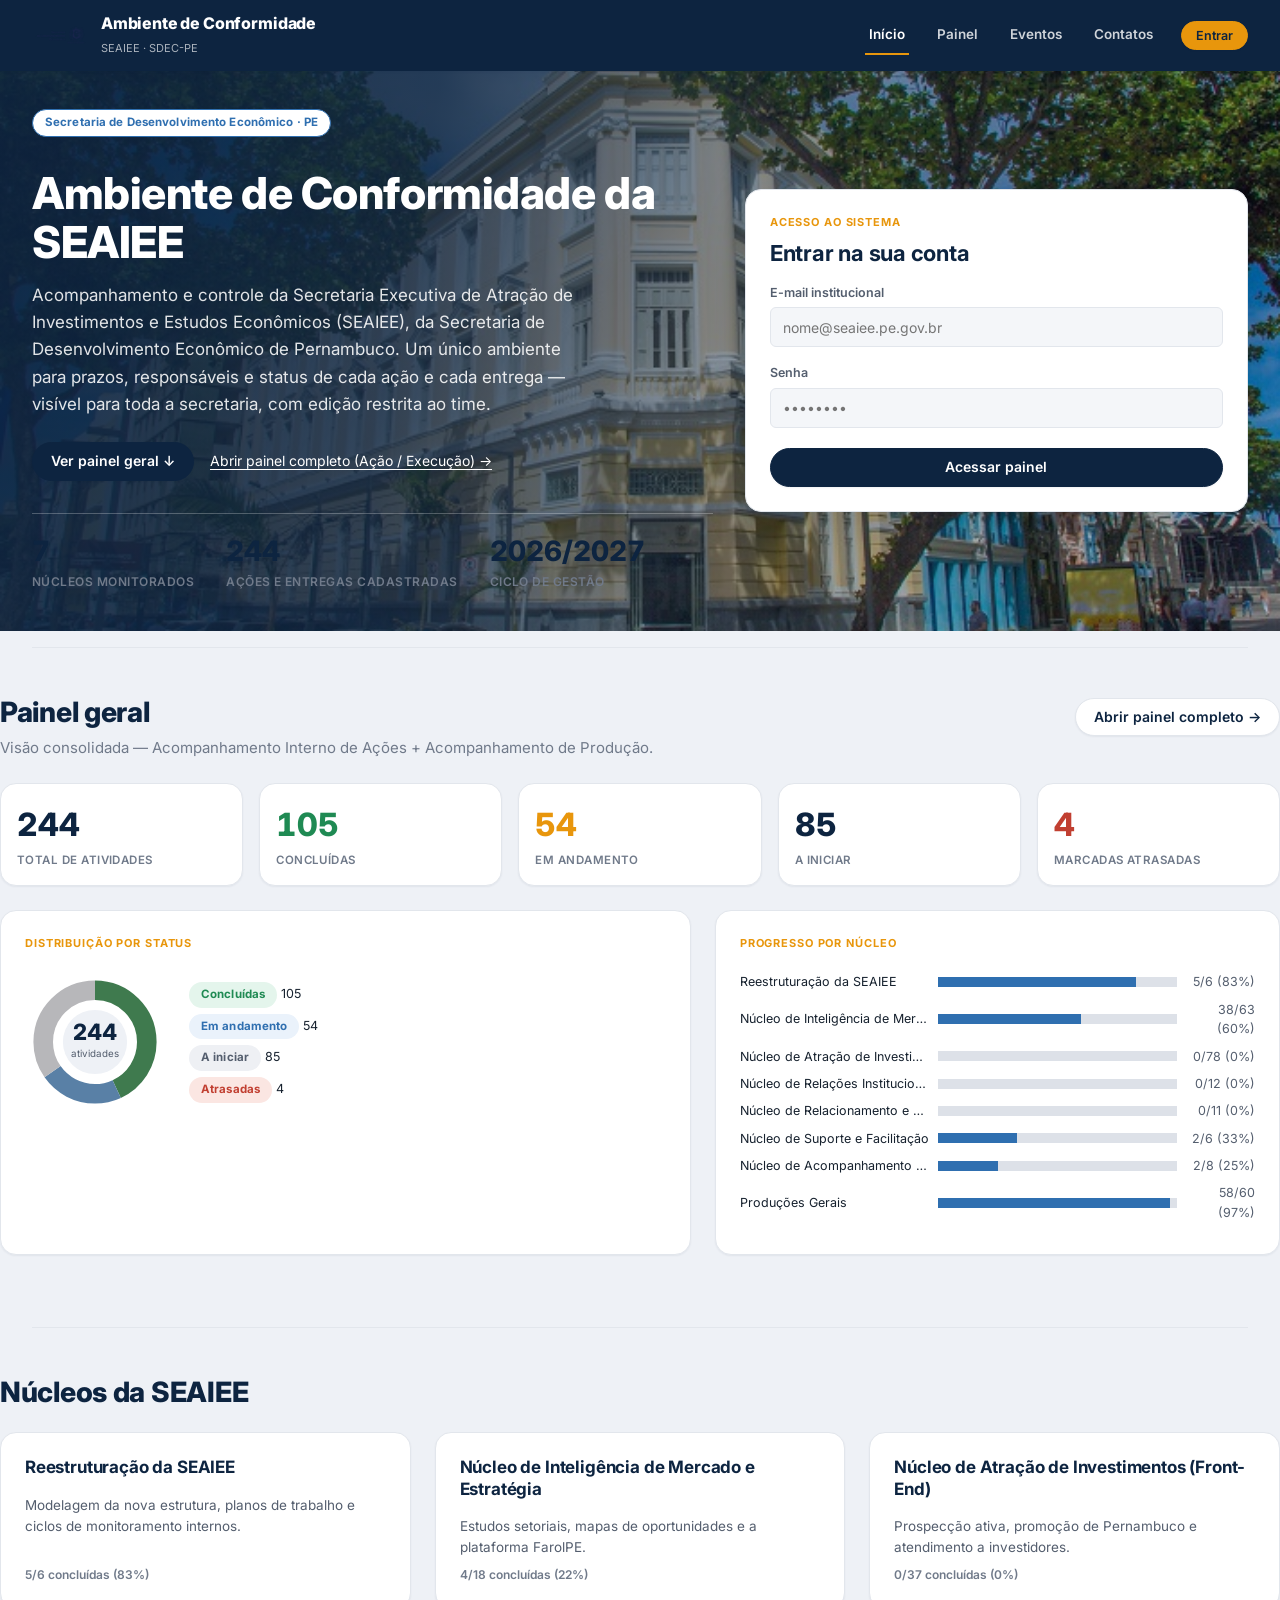
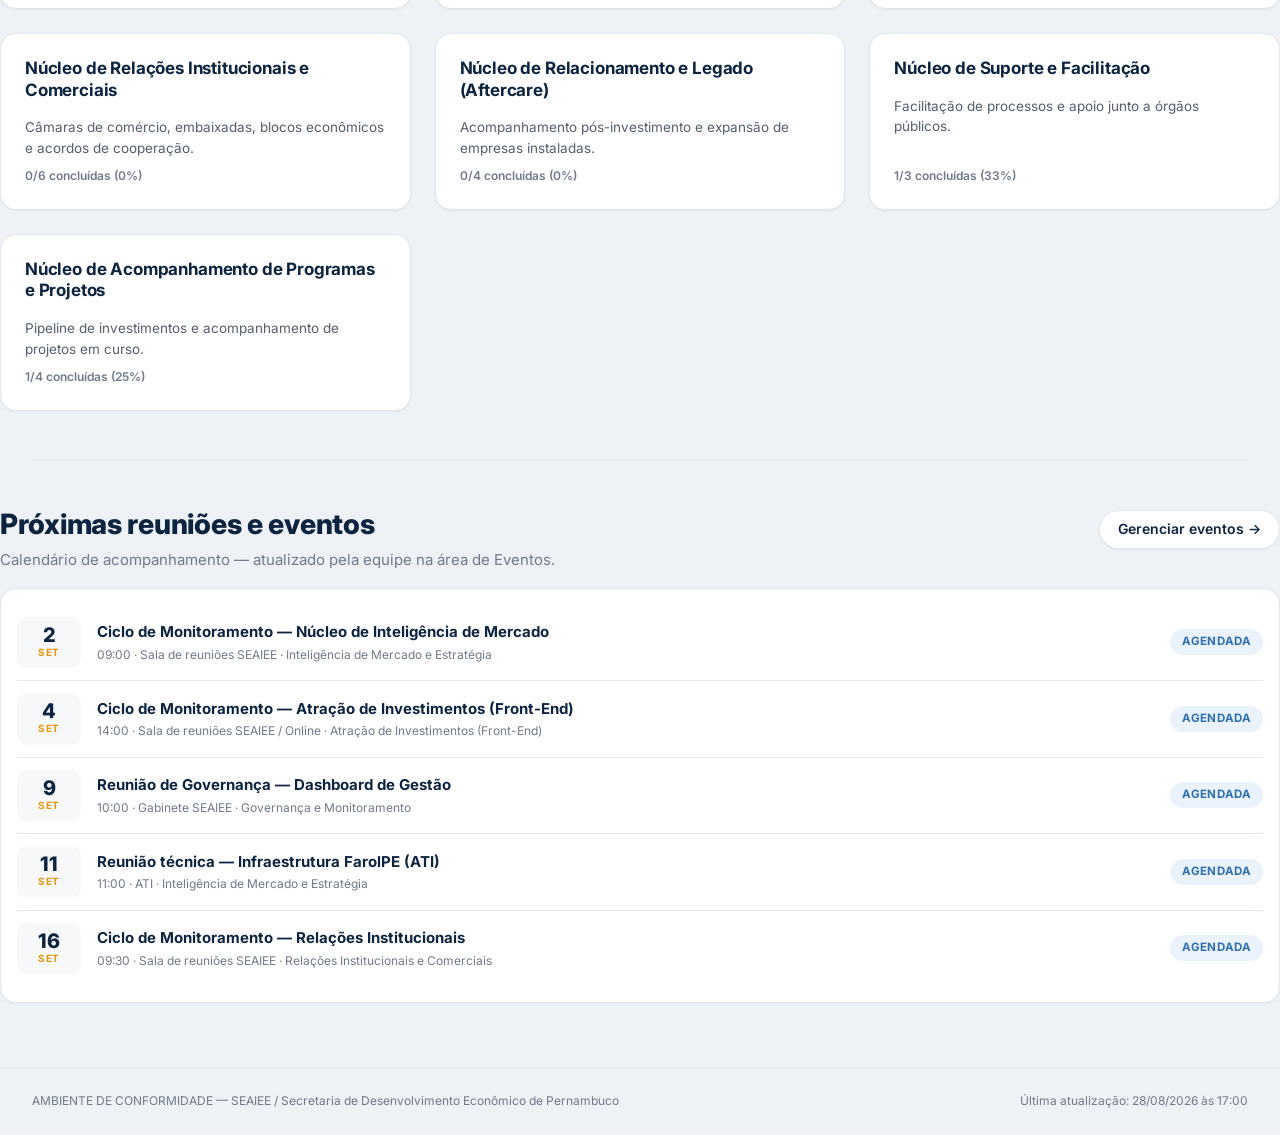
==== index.html @ 9df82d97 "Hero em tela cheia com foto em cor original e login visivel; ajusta titulo do calendario e corrige c" ====
<!DOCTYPE html>
<html lang="pt-BR">
<head>
<meta charset="UTF-8">
<meta name="viewport" content="width=device-width, initial-scale=1.0">
<title>Ambiente de Conformidade — SEAIEE / SDEC-PE</title>
<link rel="stylesheet" href="assets/styles.css">
</head>
<body>

<header class="nav" id="site-nav"></header>

<section class="hero-full" id="heroFull">
  <img class="hero-bg" src="assets/secretaria.jpg" alt="" onerror="this.style.display='none';document.getElementById('heroFull').classList.add('no-image');">
  <div class="hero-scrim"></div>
  <div class="wrap hero-full-content">
    <div class="hero-text">
      <span class="tag tag-outline" style="margin-bottom:var(--space-4);display:inline-block;">Secretaria de Desenvolvimento Econômico · PE</span>
      <h1 style="font-size:44px;line-height:1.1;margin:var(--space-4) 0 var(--space-4);color:#fff;">Ambiente de Conformidade da SEAIEE</h1>
      <p style="font-size:17px;line-height:1.6;color:rgba(255,255,255,.88);max-width:560px;margin:0 0 var(--space-6);">
        Acompanhamento e controle da Secretaria Executiva de Atração de Investimentos e Estudos Econômicos (SEAIEE), da Secretaria de Desenvolvimento Econômico de Pernambuco.
        Um único ambiente para prazos, responsáveis e status de cada ação e cada entrega — visível para toda a secretaria, com edição restrita ao time.
      </p>
      <div style="display:flex;gap:var(--space-4);align-items:center;flex-wrap:wrap;">
        <a href="#painel-geral" class="btn btn-primary">Ver painel geral ↓</a>
        <a href="painel.html" style="font-size:14px;color:#fff;">Abrir painel completo (Ação / Execução) →</a>
      </div>
      <div id="heroStats" style="display:flex;gap:var(--space-8);margin-top:var(--space-8);padding-top:var(--space-4);border-top:1px solid rgba(255,255,255,.25);flex-wrap:wrap;"></div>
    </div>
    <div class="card elev-lg hero-login-card" id="login">
      <div id="loginArea"></div>
    </div>
  </div>
</section>

<div class="wrap"><hr class="hr"></div>

<section class="wrap" id="painel-geral" style="padding:var(--space-8) 0;scroll-margin-top:70px;">
  <div style="display:flex;justify-content:space-between;align-items:baseline;margin-bottom:var(--space-6);flex-wrap:wrap;gap:var(--space-3);">
    <div>
      <h2 style="">Painel geral</h2>
      <p class="text-muted" style="margin:0;">Visão consolidada — Acompanhamento Interno de Ações + Acompanhamento de Produção.</p>
    </div>
    <a href="painel.html" class="btn btn-secondary">Abrir painel completo →</a>
  </div>
  <div id="kpiRow" class="kpi-row"></div>
  <div class="grid2" style="display:grid;grid-template-columns:1.1fr 0.9fr;gap:var(--space-6);margin-bottom:var(--space-6);">
    <div class="card" style="padding:var(--space-6);">
      <div class="card-kicker">Distribuição por status</div>
      <div id="donutWrap" style="display:flex;align-items:center;gap:var(--space-6);flex-wrap:wrap;margin-top:var(--space-3);"></div>
    </div>
    <div class="card" style="padding:var(--space-6);">
      <div class="card-kicker">Progresso por núcleo</div>
      <div id="nucleoBars" style="margin-top:var(--space-3);"></div>
    </div>
  </div>
</section>

<div class="wrap"><hr class="hr"></div>

<section class="wrap" id="nucleos" style="padding:var(--space-8) 0;">
  <h2 style="margin-bottom:var(--space-6);">Núcleos da SEAIEE</h2>
  <div id="nucleoCards" style="display:grid;grid-template-columns:repeat(3,1fr);gap:var(--space-6);"></div>
</section>

<div class="wrap"><hr class="hr"></div>

<section class="wrap" id="agenda" style="padding:var(--space-8) 0;">
  <div style="display:flex;justify-content:space-between;align-items:baseline;margin-bottom:var(--space-4);flex-wrap:wrap;gap:var(--space-3);">
    <div>
      <h2 style="">Próximas reuniões e eventos</h2>
      <p class="text-muted" style="margin:0;">Calendário de acompanhamento — atualizado pela equipe na área de Eventos.</p>
    </div>
    <a href="eventos.html" class="btn btn-secondary">Gerenciar eventos →</a>
  </div>
  <div class="card" style="padding:var(--space-4);">
    <div id="agendaList"></div>
  </div>
</section>

<footer class="site-foot" id="site-foot"></footer>
<div class="toast" id="toast"></div>

<script src="assets/data.js"></script>
<script src="assets/data-producao.js"></script>
<script src="assets/common.js"></script>
<script>
renderNav('index');
renderFooter();

function renderHeroStats(){
  var rowsAll = collectAllRows();
  var nucleosTotal = DATA.interno.nucleos.length;
  var stats = [
    [nucleosTotal, 'núcleos monitorados'],
    [rowsAll.length, 'ações e entregas cadastradas'],
    [META.cycle, 'ciclo de gestão']
  ];
  document.getElementById('heroStats').innerHTML = stats.map(function(s){
    return '<div><div style="font-family:var(--font-heading);font-weight:800;font-size:28px;font-variant-numeric:tabular-nums;color:var(--color-navy);">'+esc(s[0])+'</div>'
      + '<div style="font-size:12px;text-transform:uppercase;letter-spacing:.04em;color:var(--color-neutral-600);font-weight:600;">'+esc(s[1])+'</div></div>';
  }).join('');
}

/* login card */
(function(){
  var el = document.getElementById('loginArea');
  function render(){
    if(isAuthed()){
      el.innerHTML = '<div class="card-kicker">Sessão ativa</div>'
        + '<h2 class="card-title" style="font-size:22px;margin:var(--space-2) 0 var(--space-4);">Bem-vindo(a)</h2>'
        + '<p style="font-size:13px;">Conectado como <strong>'+esc(localStorage.getItem(AUTH_STORAGE+'_user')||'')+'</strong>.</p>'
        + '<a class="btn btn-primary btn-block" href="painel.html" style="margin-bottom:var(--space-2);">Ir para o painel (modo edição)</a>'
        + '<button class="btn btn-secondary btn-block" id="logoutBtn">Sair</button>';
      document.getElementById('logoutBtn').onclick = doLogout;
    } else {
      el.innerHTML = '<div class="card-kicker">Acesso ao sistema</div>'
        + '<h2 class="card-title" style="font-size:22px;margin:var(--space-2) 0 var(--space-4);">Entrar na sua conta</h2>'
        + '<div class="field" style="margin-bottom:var(--space-4);"><label for="email">E-mail institucional</label><input class="input" id="email" type="email" placeholder="nome@seaiee.pe.gov.br"></div>'
        + '<div class="field" style="margin-bottom:var(--space-3);"><label for="senha">Senha</label><input class="input" id="senha" type="password" placeholder="••••••••"></div>'
        + '<button class="btn btn-primary btn-block" id="loginBtn">Acessar painel</button>'
        + '<p id="loginErr" style="font-size:12px;color:var(--color-bad);text-align:center;margin-top:var(--space-3);display:none;">E-mail ou senha inválidos.</p>';
      document.getElementById('loginBtn').onclick = function(){
        var email = document.getElementById('email').value.trim();
        var pass = document.getElementById('senha').value;
        if(doLogin(email, pass)){ render(); renderNav('index'); showToast('Login realizado.'); }
        else { document.getElementById('loginErr').style.display='block'; }
      };
    }
  }
  render();
})();

function renderPainelGeral(){
  var rows = collectAllRows();
  var k = computeKpis(rows);
  document.getElementById('kpiRow').innerHTML = ''
    + '<div class="kpi"><div class="n">'+k.total+'</div><div class="l">Total de atividades</div></div>'
    + '<div class="kpi good"><div class="n">'+k.done+'</div><div class="l">Concluídas</div></div>'
    + '<div class="kpi warn"><div class="n">'+k.progress+'</div><div class="l">Em andamento</div></div>'
    + '<div class="kpi"><div class="n">'+k.todo+'</div><div class="l">A iniciar</div></div>'
    + '<div class="kpi bad"><div class="n">'+k.late+'</div><div class="l">Marcadas atrasadas</div></div>';

  document.getElementById('donutWrap').innerHTML = donutSvg(k, 140)
    + '<div style="display:flex;flex-direction:column;gap:6px;font-size:12.5px;">'
    + '<div><span class="tag tag-good">Concluídas</span> '+k.done+'</div>'
    + '<div><span class="tag tag-accent">Em andamento</span> '+k.progress+'</div>'
    + '<div><span class="tag tag-neutral">A iniciar</span> '+k.todo+'</div>'
    + '<div><span class="tag tag-bad">Atrasadas</span> '+k.late+'</div>'
    + '</div>';

  var stats = computeByNucleo('interno').concat(computeByNucleo('producao'));
  var byName = {};
  stats.forEach(function(s){
    if(!byName[s.nome]) byName[s.nome] = {nome:s.nome, total:0, done:0};
    byName[s.nome].total += s.total; byName[s.nome].done += s.done;
  });
  var merged = Object.keys(byName).map(function(k2){ var o=byName[k2]; o.pct = o.total?Math.round(o.done/o.total*100):0; return o; });
  document.getElementById('nucleoBars').innerHTML = merged.map(function(n){
    return '<div class="bar-row" style="display:flex;align-items:center;gap:8px;margin-bottom:8px;font-size:12.5px;">'
      + '<div style="width:190px;flex:none;white-space:nowrap;overflow:hidden;text-overflow:ellipsis;" title="'+esc(n.nome)+'">'+esc(n.nome)+'</div>'
      + '<div style="flex:1;background:var(--color-neutral-300);height:10px;"><div style="height:100%;width:'+n.pct+'%;background:var(--color-accent);"></div></div>'
      + '<div style="width:70px;text-align:right;color:var(--color-neutral-700);">'+n.done+'/'+n.total+' ('+n.pct+'%)</div>'
      + '</div>';
  }).join('');
}

function renderNucleoCards(){
  var descs = {
    "Reestruturação da SEAIEE": "Modelagem da nova estrutura, planos de trabalho e ciclos de monitoramento internos.",
    "Núcleo de Inteligência de Mercado e Estratégia": "Estudos setoriais, mapas de oportunidades e a plataforma FarolPE.",
    "Núcleo de Atração de Investimentos (Front-End)": "Prospecção ativa, promoção de Pernambuco e atendimento a investidores.",
    "Núcleo de Relações Institucionais e Comerciais": "Câmaras de comércio, embaixadas, blocos econômicos e acordos de cooperação.",
    "Núcleo de Relacionamento e Legado (Aftercare)": "Acompanhamento pós-investimento e expansão de empresas instaladas.",
    "Núcleo de Suporte e Facilitação": "Facilitação de processos e apoio junto a órgãos públicos.",
    "Núcleo de Acompanhamento de Programas e Projetos": "Pipeline de investimentos e acompanhamento de projetos em curso."
  };
  var stats = computeByNucleo('interno');
  document.getElementById('nucleoCards').innerHTML = stats.map(function(n){
    return '<div class="card blueprint" style="padding:var(--space-6);">'
      + '<i class="corner tl"></i><i class="corner tr"></i><i class="corner bl"></i><i class="corner br"></i>'
      + '<h3 class="card-title" style="font-size:17px;">'+esc(n.nome)+'</h3>'
      + '<p class="card-body">'+esc(descs[n.nome]||'')+'</p>'
      + '<div class="card-meta">'+n.done+'/'+n.total+' concluídas ('+n.pct+'%)</div>'
      + '</div>';
  }).join('');
}

function renderAgenda(list){
  var meetings = list.filter(function(m){ var d=parseISODate(m.data); return d && d >= new Date(2026,7,28); })
    .sort(function(a,b){ return parseISODate(a.data)-parseISODate(b.data); }).slice(0,8);
  var el = document.getElementById('agendaList');
  if(meetings.length===0){ el.innerHTML = '<p class="text-muted" style="padding:var(--space-4);">Nenhum evento futuro cadastrado.</p>'; return; }
  el.innerHTML = meetings.map(function(m){
    var d = parseISODate(m.data);
    return '<div class="agenda-item">'
      + '<div class="agenda-date"><div class="d">'+d.getDate()+'</div><div class="m">'+MONTHS_SHORT[d.getMonth()]+'</div></div>'
      + '<div><div class="agenda-title">'+esc(m.titulo)+'</div><div class="agenda-meta">'+esc(m.hora||'')+' · '+esc(m.local||'')+' · '+esc(m.nucleo||'')+'</div></div>'
      + '<span class="tag '+(m.status==='CONCLUÍDA'?'tag-good':m.status==='CANCELADA'?'tag-neutral':'tag-accent')+'">'+esc(m.status)+'</span>'
      + '</div>';
  }).join('');
}

initData(function(){
  renderHeroStats();
  renderPainelGeral();
  renderNucleoCards();
});
fetchMeetings(renderAgenda);
</script>
</body>
</html>
---- assets/styles.css ----
/* ============================================================
   Ambiente de Conformidade — SEAIEE / SDEC-PE
   Design inspirado no FarolPE: navy + laranja, fundo claro,
   cards brancos arredondados com sombra, layout amplo.
   ============================================================ */
@import url('https://fonts.googleapis.com/css2?family=Inter:wght@400;500;600;700;800&display=swap');

:root {
  --color-bg: #eef1f6;
  --color-block: #ffffff;
  --color-surface: #f4f6f9;
  --color-text: #16212e;
  --color-navy: #0d2440;
  --color-navy-2: #123258;
  --color-accent: #2f6fb0;
  --color-gold: #e8960c;
  --color-divider: #e2e6ec;

  --color-neutral-100: #f7f8fa; --color-neutral-200: #eef0f4; --color-neutral-300: #dde1e8;
  --color-neutral-400: #c3c9d3; --color-neutral-500: #9aa3b2; --color-neutral-600: #707a8a;
  --color-neutral-700: #545e6e; --color-neutral-800: #37404e; --color-neutral-900: #1b2330;

  --color-accent-100: #eaf2fb; --color-accent-800: #163862; --color-accent-900: #0d2440;

  --color-good: #1f8a53; --color-good-bg: #e4f5ec;
  --color-warn: #b9770c; --color-warn-bg: #fbeed9;
  --color-bad: #c13f31;  --color-bad-bg: #fbe6e2;

  --font-heading: "Inter", system-ui, -apple-system, sans-serif;
  --font-heading-weight: 800;
  --font-body: "Inter", system-ui, -apple-system, sans-serif;

  --space-1: 4px; --space-2: 8px; --space-3: 12px; --space-4: 16px;
  --space-6: 24px; --space-8: 32px;

  --radius-sm: 6px; --radius-md: 10px; --radius-lg: 16px; --radius-pill: 999px;

  --shadow-sm: 0 1px 2px rgba(13,36,64,.06);
  --shadow-md: 0 6px 18px rgba(13,36,64,.08);
  --shadow-lg: 0 16px 40px rgba(13,36,64,.16);
}

*, *::before, *::after { box-sizing: border-box; }
html { scroll-behavior: smooth; }
body { margin: 0; font-size: 15px; line-height: 1.55; font-weight: 400; background: var(--color-bg); color: var(--color-text); font-family: var(--font-body); }
h1, h2, h3, h4, h5, h6 { font-family: var(--font-heading); font-weight: var(--font-heading-weight); line-height: 1.15; letter-spacing: -0.01em; margin: 0 0 var(--space-2); color: var(--color-navy); }
h1 { font-size: 40px; } h2 { font-size: 28px; } h3 { font-size: 21px; } h4 { font-size: 18px; } h5 { font-size: 15px; }
h6 { font-size: 12px; letter-spacing: 0.08em; text-transform: uppercase; }
p { margin: 0 0 var(--space-3); }
a { color: var(--color-accent); text-underline-offset: 3px; }
img { display: block; max-width: 100%; }
.text-muted { color: var(--color-neutral-600); }
:focus { outline: none; }
:focus-visible { outline: 2px solid var(--color-accent); outline-offset: 2px; }
.wrap { max-width: 1480px; margin: 0 auto; padding-left: var(--space-8); padding-right: var(--space-8); }
@media (max-width: 900px) { .wrap { padding-left: var(--space-4); padding-right: var(--space-4); } }
.hr { height: 1px; border: 0; margin: var(--space-4) 0; background: var(--color-divider); }
.hidden { display: none !important; }

/* — blueprint (legado, neutralizado): card já tem sombra própria — */
.blueprint { border-radius: var(--radius-lg); }
.blueprint > .corner, .blueprint > .corner::before, .blueprint > .corner::after { display: none; }

.duotone { position: relative; overflow: hidden; background: var(--color-navy); border-radius: var(--radius-lg); }
.duotone img { width: 100%; height: 100%; object-fit: cover; filter: grayscale(1) contrast(1.05); }
.duotone::after { content: ""; position: absolute; inset: 0; pointer-events: none; background: var(--color-accent); mix-blend-mode: color; opacity: .85; }
.duotone.no-image { background: linear-gradient(135deg, var(--color-navy-2), var(--color-navy)); }

/* — buttons — */
.btn { display: inline-flex; align-items: center; justify-content: center; gap: 6px; cursor: pointer; text-decoration: none;
  font-family: var(--font-body); font-weight: 600; font-size: 14px; line-height: 1.2; color: var(--color-navy);
  background: var(--color-block); border: 1px solid var(--color-divider); padding: 10px 18px; border-radius: var(--radius-pill);
  box-shadow: var(--shadow-sm); transition: transform .08s ease, box-shadow .15s ease; }
.btn:hover { box-shadow: var(--shadow-md); }
.btn:active { transform: translateY(1px); }
.btn:disabled { opacity: 0.5; cursor: not-allowed; box-shadow: none; }
.btn-primary { background: var(--color-navy); color: #fff; border-color: var(--color-navy); }
.btn-primary:hover { background: var(--color-navy-2); }
.btn-secondary { background: var(--color-block); color: var(--color-navy); }
.btn-ghost { color: var(--color-accent); background: transparent; border-color: transparent; box-shadow: none; padding-inline: 6px; }
.btn-ghost:hover { background: var(--color-accent-100); box-shadow: none; }
.btn-block { width: 100%; margin-top: var(--space-2); }
.btn-danger { color: var(--color-bad); border-color: var(--color-bad-bg); background: var(--color-bad-bg); }
.btn-danger:hover { background: #f6d5cf; }
.btn.small { font-size: 12.5px; padding: 6px 14px; }

/* — forms — */
.field > label { display: block; font-size: 12.5px; margin-bottom: 5px; color: var(--color-neutral-700); font-weight: 600; }
.input, select.input, textarea.input {
  width: 100%; min-height: 40px; padding: 8px 12px; font: inherit; font-size: 14px; color: var(--color-text);
  caret-color: var(--color-accent); background: var(--color-surface); border: 1px solid var(--color-divider); border-radius: var(--radius-sm); }
.input:hover { border-color: var(--color-neutral-400); }
.input:focus-visible { border-color: var(--color-accent); outline-offset: 0; }
textarea.input { min-height: 80px; resize: vertical; }
.seg { display: inline-flex; gap: 8px; flex-wrap: wrap; }
.seg-opt { display: inline-flex; align-items: center; gap: 6px; padding: 9px 20px; font-size: 13.5px; font-weight: 600; cursor: pointer;
  border: 1px solid var(--color-divider); border-radius: var(--radius-pill); background: var(--color-block); color: var(--color-navy); }
.seg-opt input { position: absolute; opacity: 0; width: 0; height: 0; pointer-events: none; }
.seg-opt:has(input:checked) { background: var(--color-navy); color: #fff; border-color: var(--color-navy); }
.seg-opt:not(:has(input:checked)):hover { background: var(--color-neutral-100); }
.switch { position:relative;width:38px;height:20px;background:var(--color-neutral-400);border-radius:12px;cursor:pointer;transition:.2s;flex:none; }
.switch.on { background: var(--color-accent); }
.switch .knob { position:absolute;top:2px;left:2px;width:16px;height:16px;background:#fff;border-radius:50%;transition:.2s; }
.switch.on .knob { left:20px; }

/* — cards — */
.card { display: flex; flex-direction: column; gap: var(--space-2); padding: var(--space-4); border-radius: var(--radius-lg); background: var(--color-block); border: 1px solid var(--color-divider); box-shadow: var(--shadow-sm); }
.card-kicker { font-size: 11px; letter-spacing: 0.08em; text-transform: uppercase; color: var(--color-gold); font-weight: 700; }
.card-title { font-family: var(--font-heading); font-weight: 700; font-size: 17px; line-height: 1.25; color: var(--color-navy); }
.card-body { margin: 0; font-size: 13.5px; color: var(--color-neutral-700); flex: 1; }
.card-meta { font-size: 12px; color: var(--color-neutral-600); font-weight: 600; }
.elev-sm { box-shadow: var(--shadow-sm); } .elev-md { box-shadow: var(--shadow-md); } .elev-lg { box-shadow: var(--shadow-lg); }

/* — tags / status badges — */
.tag { display: inline-flex; align-items: center; font-size: 11.5px; letter-spacing: 0.01em; padding: 4px 12px; border-radius: var(--radius-pill); white-space: nowrap; font-weight: 700; }
.tag-accent { background: var(--color-accent-100); color: var(--color-accent); }
.tag-neutral { background: var(--color-neutral-200); color: var(--color-neutral-700); }
.tag-outline { border: 1px solid var(--color-accent); color: var(--color-accent); background: #fff; }
.tag-good { background: var(--color-good-bg); color: var(--color-good); }
.tag-warn { background: var(--color-warn-bg); color: var(--color-warn); }
.tag-bad  { background: var(--color-bad-bg); color: var(--color-bad); }

/* — navigation — */
.nav { display: flex; align-items: center; gap: var(--space-4); padding: var(--space-3) var(--space-8); background: var(--color-navy); position: sticky; top: 0; z-index: 100; box-shadow: var(--shadow-sm); }
@media (max-width: 900px) { .nav { padding: var(--space-3) var(--space-4); } }
.nav-brand { display: flex; align-items: center; gap: var(--space-3); margin-right: auto; text-decoration: none; color: #fff; }
.nav-brand img { height: 32px; width: auto; border-radius: 6px; }
.nav-brand .t1 { font-family: var(--font-heading); font-weight: 800; font-size: 16px; letter-spacing: -.01em; line-height: 1; color: #fff; }
.nav-brand .t2 { font-size: 11px; color: rgba(255,255,255,.65); }
.nav a.navlink { color: rgba(255,255,255,.8); text-decoration: none; font-size: 13.5px; font-weight: 600; padding: 8px 4px; border-bottom: 2px solid transparent; }
.nav a.navlink:hover, .nav a.navlink.active { color: #fff; border-bottom-color: var(--color-gold); }
.nav .btn-primary { background: var(--color-gold); border-color: var(--color-gold); color: var(--color-navy); }
.nav .btn-primary:hover { background: #d38708; }
.nav .btn-secondary { background: rgba(255,255,255,.1); color: #fff; border-color: rgba(255,255,255,.2); box-shadow: none; }
.nav .btn-secondary:hover { background: rgba(255,255,255,.18); }

/* — tables — */
.table-scroll { overflow-x: auto; border: 1px solid var(--color-divider); border-radius: var(--radius-lg); background: var(--color-block); }
.table { width: 100%; border-collapse: collapse; font-size: 13.5px; min-width: 720px; }
.table th { text-align: left; font-size: 10.5px; letter-spacing: 0.06em; text-transform: uppercase; color: var(--color-neutral-600); padding: var(--space-3); border-bottom: 1px solid var(--color-divider); white-space: nowrap; position: sticky; top: 0; background: var(--color-neutral-100); }
.table td { padding: var(--space-2) var(--space-3); border-bottom: 1px solid var(--color-neutral-200); vertical-align: top; }
.table tbody tr:hover { background: var(--color-neutral-100); }
.table input, .table select { width:100%; border:1px solid transparent; background:transparent; padding:4px 5px; font-size:12.5px; font-family:inherit; border-radius:4px; }
.table input:hover, .table select:hover { border-color: var(--color-divider); background: var(--color-surface); }
.table input:focus, .table select:focus { border-color: var(--color-accent); background: var(--color-surface); outline: none; }

/* — kpi / stats — */
.kpi-row { display: grid; grid-template-columns: repeat(auto-fit, minmax(160px, 1fr)); gap: var(--space-4); margin-bottom: var(--space-6); }
.kpi { padding: var(--space-4); border-radius: var(--radius-lg); border: 1px solid var(--color-divider); background: var(--color-block); box-shadow: var(--shadow-sm); position: relative; }
.kpi .n { font-family: var(--font-heading); font-weight: 800; font-size: 32px; font-variant-numeric: tabular-nums; color: var(--color-navy); }
.kpi .l { font-size: 11.5px; text-transform: uppercase; letter-spacing: .04em; color: var(--color-neutral-600); margin-top: 2px; font-weight: 600; }
.kpi.good .n { color: var(--color-good); } .kpi.warn .n { color: var(--color-gold); } .kpi.bad .n { color: var(--color-bad); }

/* — hero (full-bleed, foto em cor original, estilo FarolPE) — */
.hero-full { position: relative; min-height: 560px; display: flex; align-items: center; overflow: hidden; background: linear-gradient(135deg, var(--color-navy-2), var(--color-navy)); }
.hero-full .hero-bg { position: absolute; inset: 0; width: 100%; height: 100%; object-fit: cover; z-index: 0; }
.hero-full.no-image .hero-bg { display: none; }
.hero-full .hero-scrim { position: absolute; inset: 0; z-index: 1;
  background: linear-gradient(100deg, rgba(13,36,64,.92) 0%, rgba(13,36,64,.82) 32%, rgba(13,36,64,.35) 62%, rgba(13,36,64,.15) 100%); }
.hero-full-content { position: relative; z-index: 2; display: grid; grid-template-columns: 1.15fr 0.85fr; gap: var(--space-8); align-items: center; padding: var(--space-8) var(--space-8); width: 100%; }
@media (max-width: 900px) { .hero-full-content { grid-template-columns: 1fr; padding: var(--space-6) var(--space-4); } .hero-full { min-height: 0; } }
.hero-text h1, .hero-text h2, .hero-text h3 { color: #fff; }
.hero-login-card { padding: var(--space-6); }

/* — calendar / agenda — */
.agenda-item { display: grid; grid-template-columns: 64px 1fr auto; gap: var(--space-4); align-items: center; padding: var(--space-3) 0; border-bottom: 1px solid var(--color-divider); }
.agenda-item:last-child { border-bottom: none; }
.agenda-date { text-align: center; background: var(--color-neutral-100); border-radius: var(--radius-md); padding: var(--space-2) 0; }
.agenda-date .d { font-family: var(--font-heading); font-weight: 800; font-size: 20px; line-height: 1; color: var(--color-navy); }
.agenda-date .m { font-size: 10px; text-transform: uppercase; letter-spacing: .05em; color: var(--color-gold); font-weight: 700; }
.agenda-title { font-weight: 700; color: var(--color-navy); }
.agenda-meta { font-size: 12px; color: var(--color-neutral-600); margin-top: 2px; }

/* — locked panel — */
.locked-wrap { max-width: 420px; margin: var(--space-8) auto; }

/* — footer — */
footer.site-foot { border-top: 1px solid var(--color-divider); padding: var(--space-6) var(--space-8); margin-top: var(--space-8); }
footer.site-foot .wrap { display: flex; justify-content: space-between; align-items: center; flex-wrap: wrap; gap: var(--space-3); font-size: 12px; color: var(--color-neutral-600); padding: 0; }

.toast { position: fixed; bottom: 20px; right: 20px; max-width: 360px; background: var(--color-navy); color: #fff; padding: 12px 18px; font-size: 13px; border-radius: var(--radius-md); box-shadow: var(--shadow-lg); opacity: 0; transform: translateY(10px); transition: .25s; z-index: 999; }
.toast.show { opacity: 1; transform: translateY(0); }

.filters { display:flex;gap:8px;flex-wrap:wrap;margin-bottom:var(--space-4);border:1px solid var(--color-divider);padding:var(--space-3);align-items:center;background:var(--color-block);border-radius: var(--radius-lg); }
.filters input[type=text], .filters select { padding:8px 12px;border:1px solid var(--color-divider);font-size:12.5px;background:var(--color-surface);border-radius:var(--radius-sm); }
.filters input[type=text] { flex:1;min-width:180px; }

.nucleo { border: 1px solid var(--color-divider); border-radius: var(--radius-lg); margin-bottom: var(--space-4); overflow: hidden; box-shadow: var(--shadow-sm); }
.nucleo-head { background: var(--color-navy); color: #fff; padding: var(--space-3) var(--space-4); display: flex; align-items: center; gap: var(--space-4); cursor: pointer; flex-wrap: wrap; }
.nucleo-head .title { font-family: var(--font-heading); font-weight: 700; font-size: 15px; flex: 1; }
.nucleo-head .chev { transition: .2s; } .nucleo-head.collapsed .chev { transform: rotate(-90deg); }
.nucleo-progress { width: 100px; height: 7px; background: rgba(255,255,255,.2); border-radius: var(--radius-pill); flex: none; overflow: hidden; }
.nucleo-progress .fill { height: 100%; background: var(--color-gold); }
.nucleo-body { padding: var(--space-4); background: var(--color-block); }
.acao-block { margin-bottom: var(--space-4); border-left: 3px solid var(--color-gold); padding-left: var(--space-3); }
.acao-head { display:flex;align-items:center;gap:8px;margin-bottom:6px;flex-wrap:wrap; }
.acao-head .num { background: var(--color-navy); color:#fff;font-size:11px;font-weight:700;padding:3px 10px;border-radius:var(--radius-pill); }
.acao-head .nm { font-weight:700;font-size:14px;color:var(--color-navy); }
.acao-meta { font-size:11.5px;color:var(--color-neutral-600);margin-bottom:8px; }
.iconbtn { border:none;background:transparent;cursor:pointer;font-size:14px;padding:4px 7px;border-radius:6px;color:var(--color-neutral-600); }
.iconbtn:hover { background: var(--color-neutral-200); }
.iconbtn.del:hover { background: var(--color-bad-bg); color: var(--color-bad); }
tr.sub-row td:first-child { padding-left: 20px; }
.readonly-note { background: var(--color-accent-100); border: 1px solid var(--color-accent); color: var(--color-accent-800); padding: var(--space-3) var(--space-4); border-radius: var(--radius-md); font-size: 12.5px; margin-bottom: var(--space-4); display:flex; gap:8px; align-items:center; }

/* — rascunho não publicado — */
.draft-banner { display:flex; align-items:center; justify-content:space-between; gap: var(--space-4); flex-wrap: wrap;
  background: var(--color-warn-bg); border: 1px solid #f0c987; color: #6b4a08; padding: var(--space-3) var(--space-4);
  border-radius: var(--radius-md); margin-bottom: var(--space-4); font-size: 13px; }

/* — modal (token de publicação) — */
.modal-backdrop { position: fixed; inset: 0; background: rgba(13,36,64,.55); display: flex; align-items: center; justify-content: center; z-index: 1000; padding: var(--space-4); }
.modal-card { width: min(480px, 100%); }

@media print {
  .nav, .filters, .toast, footer.site-foot, .iconbtn, .no-print { display: none !important; }
}
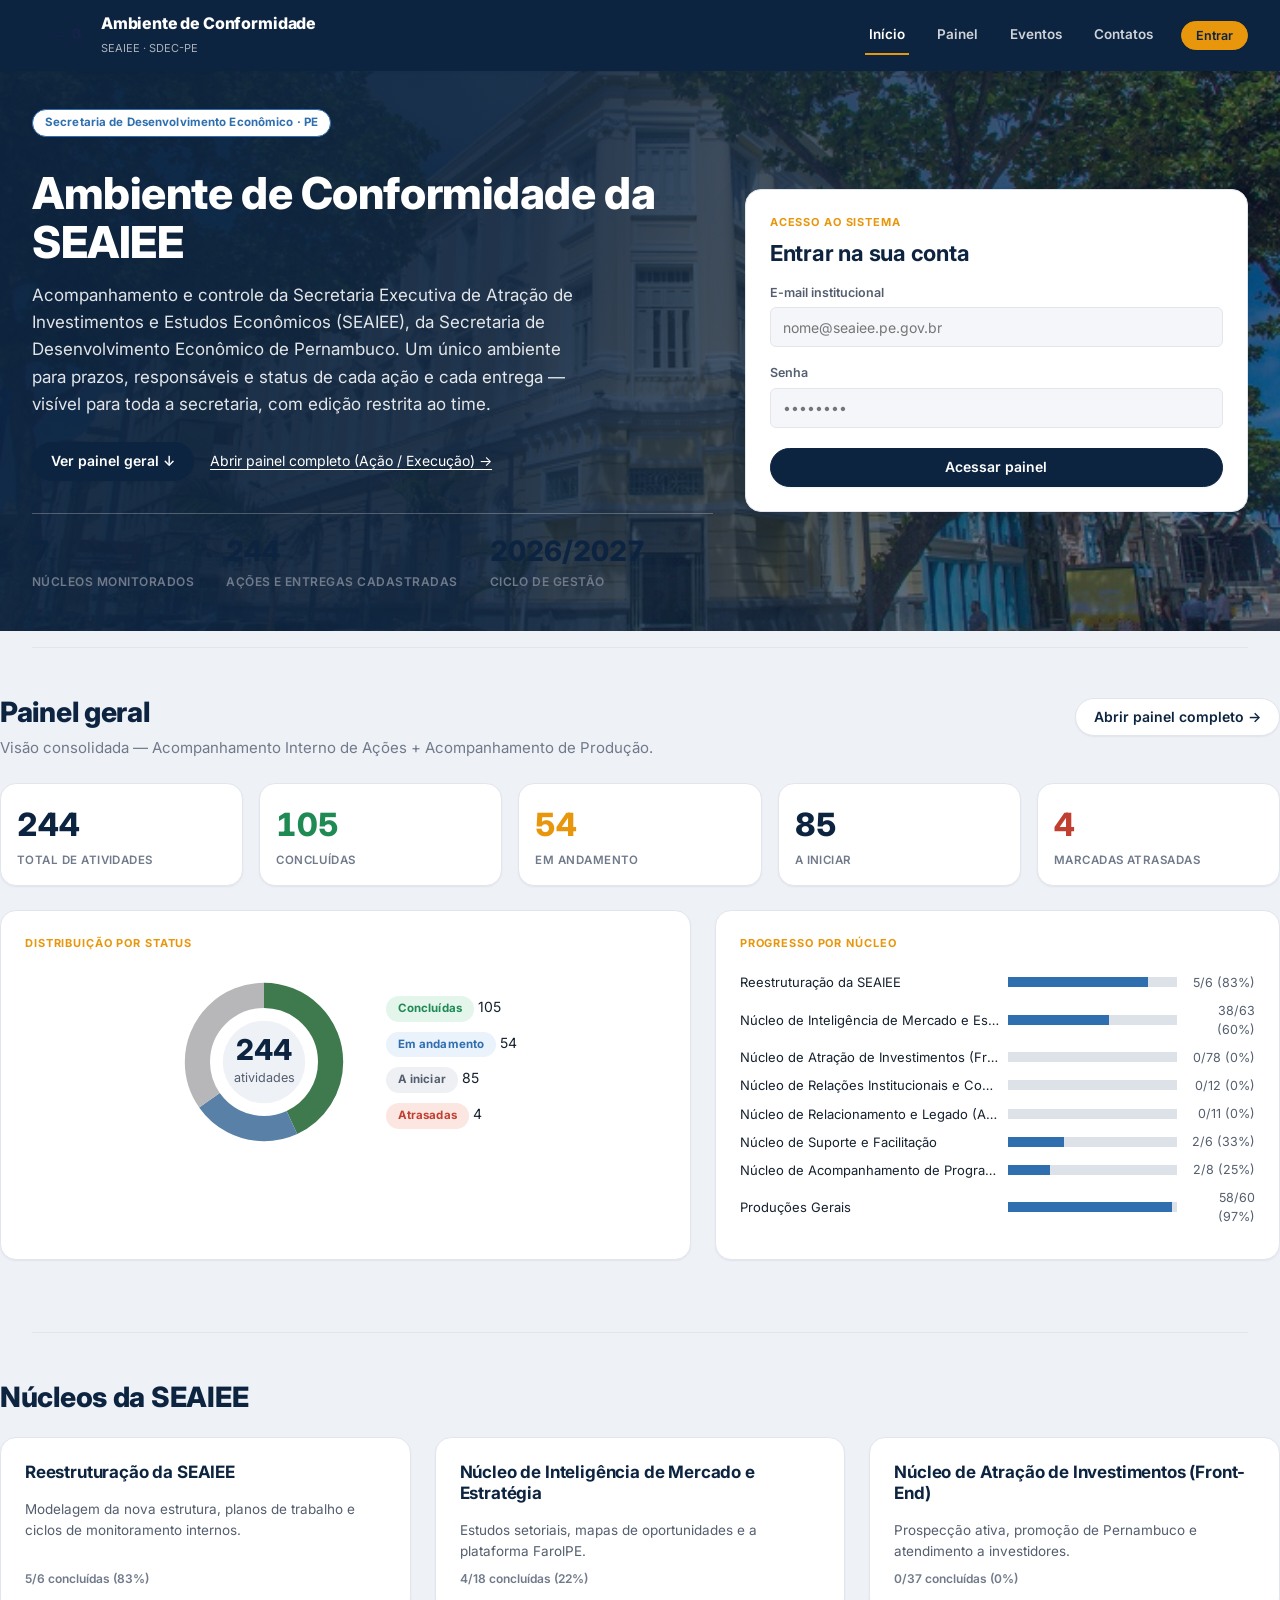
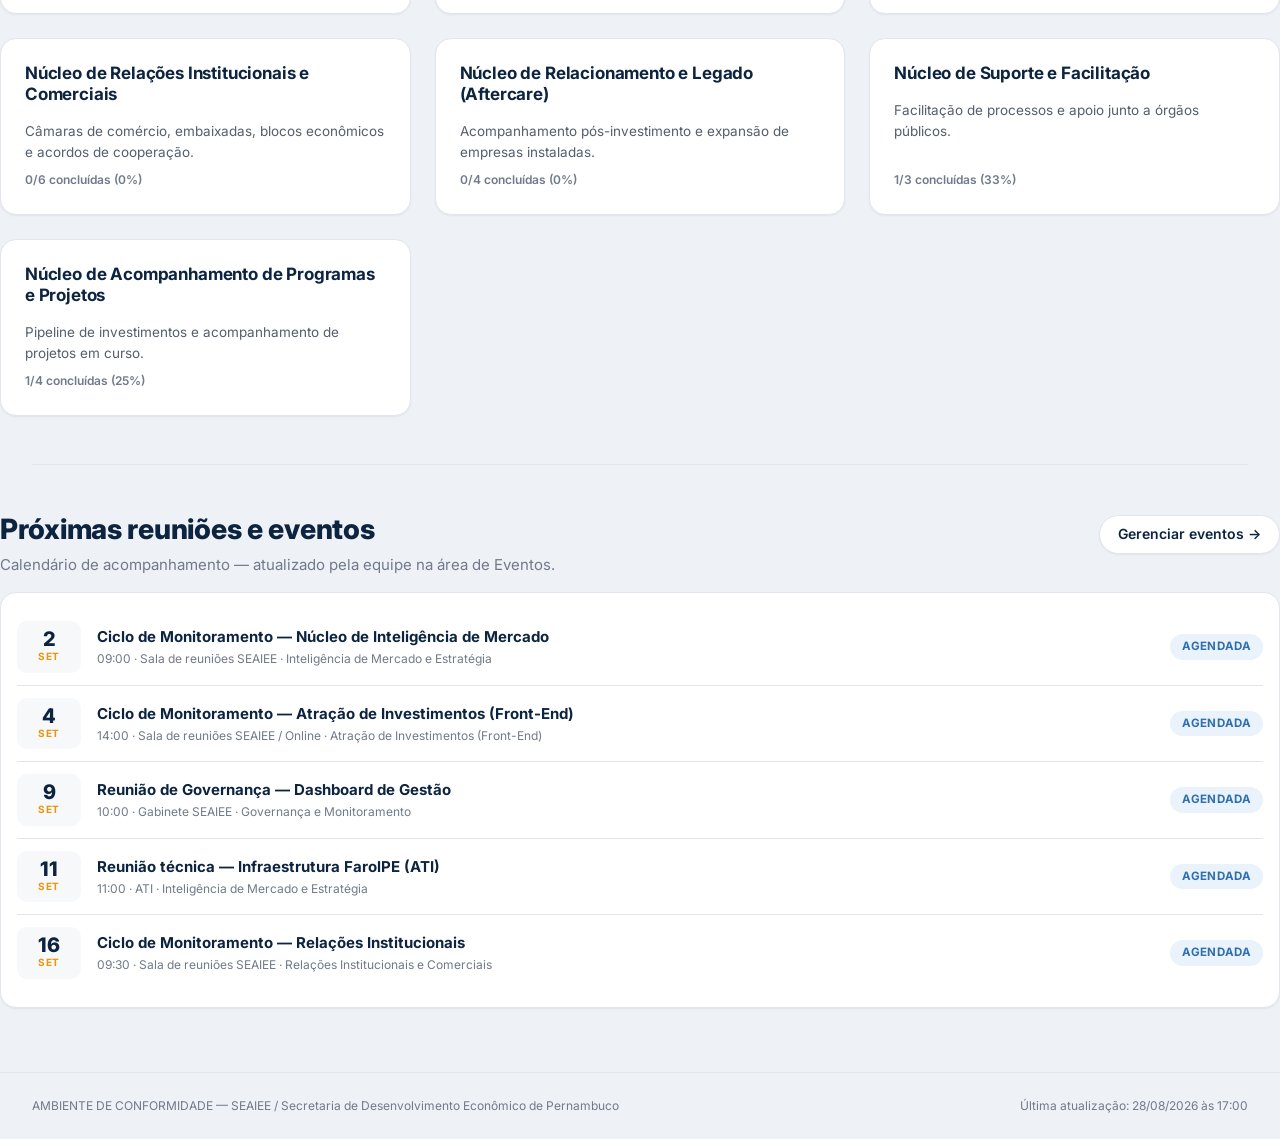
==== commit 0adf3c6e: "Ajusta contraste do scrim do hero e encaixe dos graficos do painel geral - Scrim do hero mais opaco " ====
--- a/index.html
+++ b/index.html
@@ -47,7 +47,7 @@
   <div class="grid2" style="display:grid;grid-template-columns:1.1fr 0.9fr;gap:var(--space-6);margin-bottom:var(--space-6);">
     <div class="card" style="padding:var(--space-6);">
       <div class="card-kicker">Distribuição por status</div>
-      <div id="donutWrap" style="display:flex;align-items:center;gap:var(--space-6);flex-wrap:wrap;margin-top:var(--space-3);"></div>
+      <div id="donutWrap" style="display:flex;align-items:center;justify-content:center;gap:var(--space-8);flex-wrap:wrap;margin-top:var(--space-3);min-height:180px;"></div>
     </div>
     <div class="card" style="padding:var(--space-6);">
       <div class="card-kicker">Progresso por núcleo</div>
@@ -141,8 +141,8 @@
     + '<div class="kpi"><div class="n">'+k.todo+'</div><div class="l">A iniciar</div></div>'
     + '<div class="kpi bad"><div class="n">'+k.late+'</div><div class="l">Marcadas atrasadas</div></div>';
 
-  document.getElementById('donutWrap').innerHTML = donutSvg(k, 140)
-    + '<div style="display:flex;flex-direction:column;gap:6px;font-size:12.5px;">'
+  document.getElementById('donutWrap').innerHTML = donutSvg(k, 180)
+    + '<div style="display:flex;flex-direction:column;gap:10px;font-size:14px;">'
     + '<div><span class="tag tag-good">Concluídas</span> '+k.done+'</div>'
     + '<div><span class="tag tag-accent">Em andamento</span> '+k.progress+'</div>'
     + '<div><span class="tag tag-neutral">A iniciar</span> '+k.todo+'</div>'
@@ -158,7 +158,7 @@
   var merged = Object.keys(byName).map(function(k2){ var o=byName[k2]; o.pct = o.total?Math.round(o.done/o.total*100):0; return o; });
   document.getElementById('nucleoBars').innerHTML = merged.map(function(n){
     return '<div class="bar-row" style="display:flex;align-items:center;gap:8px;margin-bottom:8px;font-size:12.5px;">'
-      + '<div style="width:190px;flex:none;white-space:nowrap;overflow:hidden;text-overflow:ellipsis;" title="'+esc(n.nome)+'">'+esc(n.nome)+'</div>'
+      + '<div style="width:260px;flex:none;white-space:nowrap;overflow:hidden;text-overflow:ellipsis;font-size:13px;" title="'+esc(n.nome)+'">'+esc(n.nome)+'</div>'
       + '<div style="flex:1;background:var(--color-neutral-300);height:10px;"><div style="height:100%;width:'+n.pct+'%;background:var(--color-accent);"></div></div>'
       + '<div style="width:70px;text-align:right;color:var(--color-neutral-700);">'+n.done+'/'+n.total+' ('+n.pct+'%)</div>'
       + '</div>';
--- a/assets/styles.css
+++ b/assets/styles.css
@@ -156,7 +156,7 @@
 .hero-full .hero-bg { position: absolute; inset: 0; width: 100%; height: 100%; object-fit: cover; z-index: 0; }
 .hero-full.no-image .hero-bg { display: none; }
 .hero-full .hero-scrim { position: absolute; inset: 0; z-index: 1;
-  background: linear-gradient(100deg, rgba(13,36,64,.92) 0%, rgba(13,36,64,.82) 32%, rgba(13,36,64,.35) 62%, rgba(13,36,64,.15) 100%); }
+  background: linear-gradient(100deg, rgba(13,36,64,.95) 0%, rgba(13,36,64,.9) 40%, rgba(13,36,64,.6) 72%, rgba(13,36,64,.4) 100%); }
 .hero-full-content { position: relative; z-index: 2; display: grid; grid-template-columns: 1.15fr 0.85fr; gap: var(--space-8); align-items: center; padding: var(--space-8) var(--space-8); width: 100%; }
 @media (max-width: 900px) { .hero-full-content { grid-template-columns: 1fr; padding: var(--space-6) var(--space-4); } .hero-full { min-height: 0; } }
 .hero-text h1, .hero-text h2, .hero-text h3 { color: #fff; }
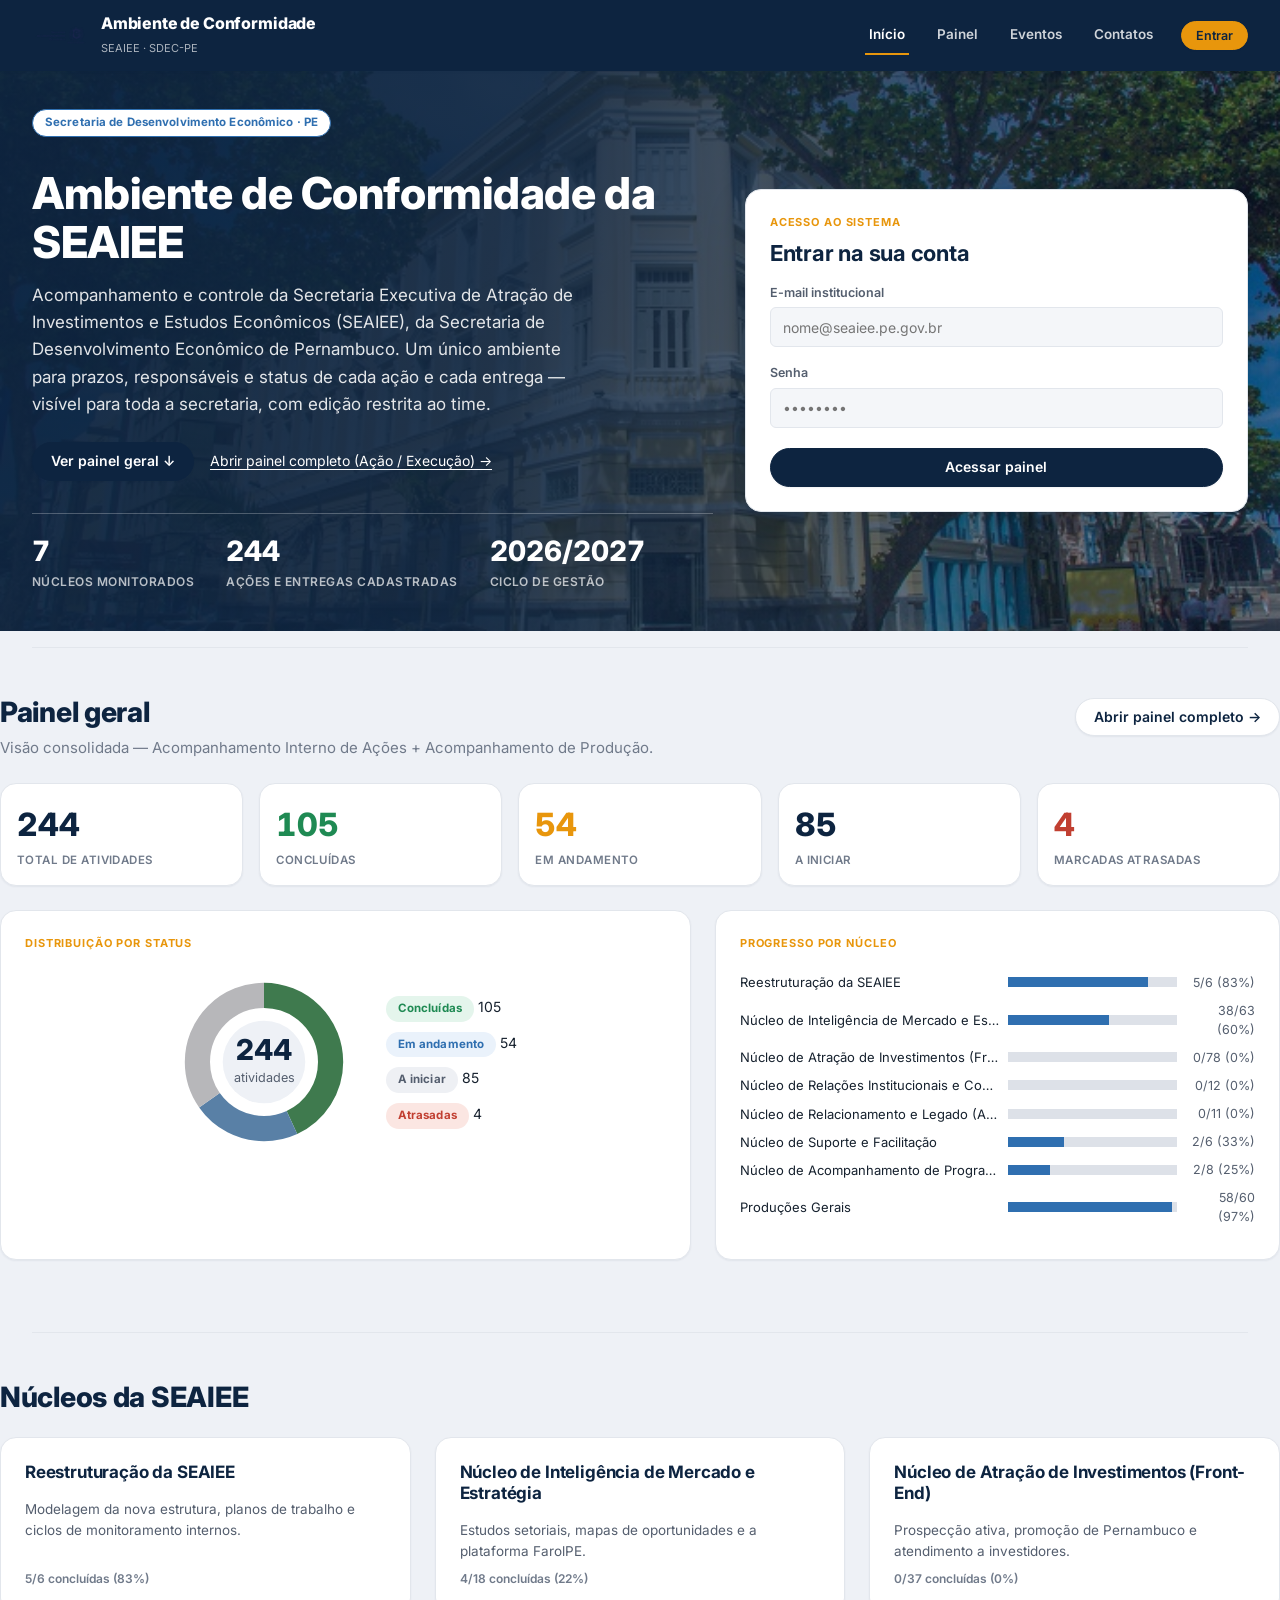
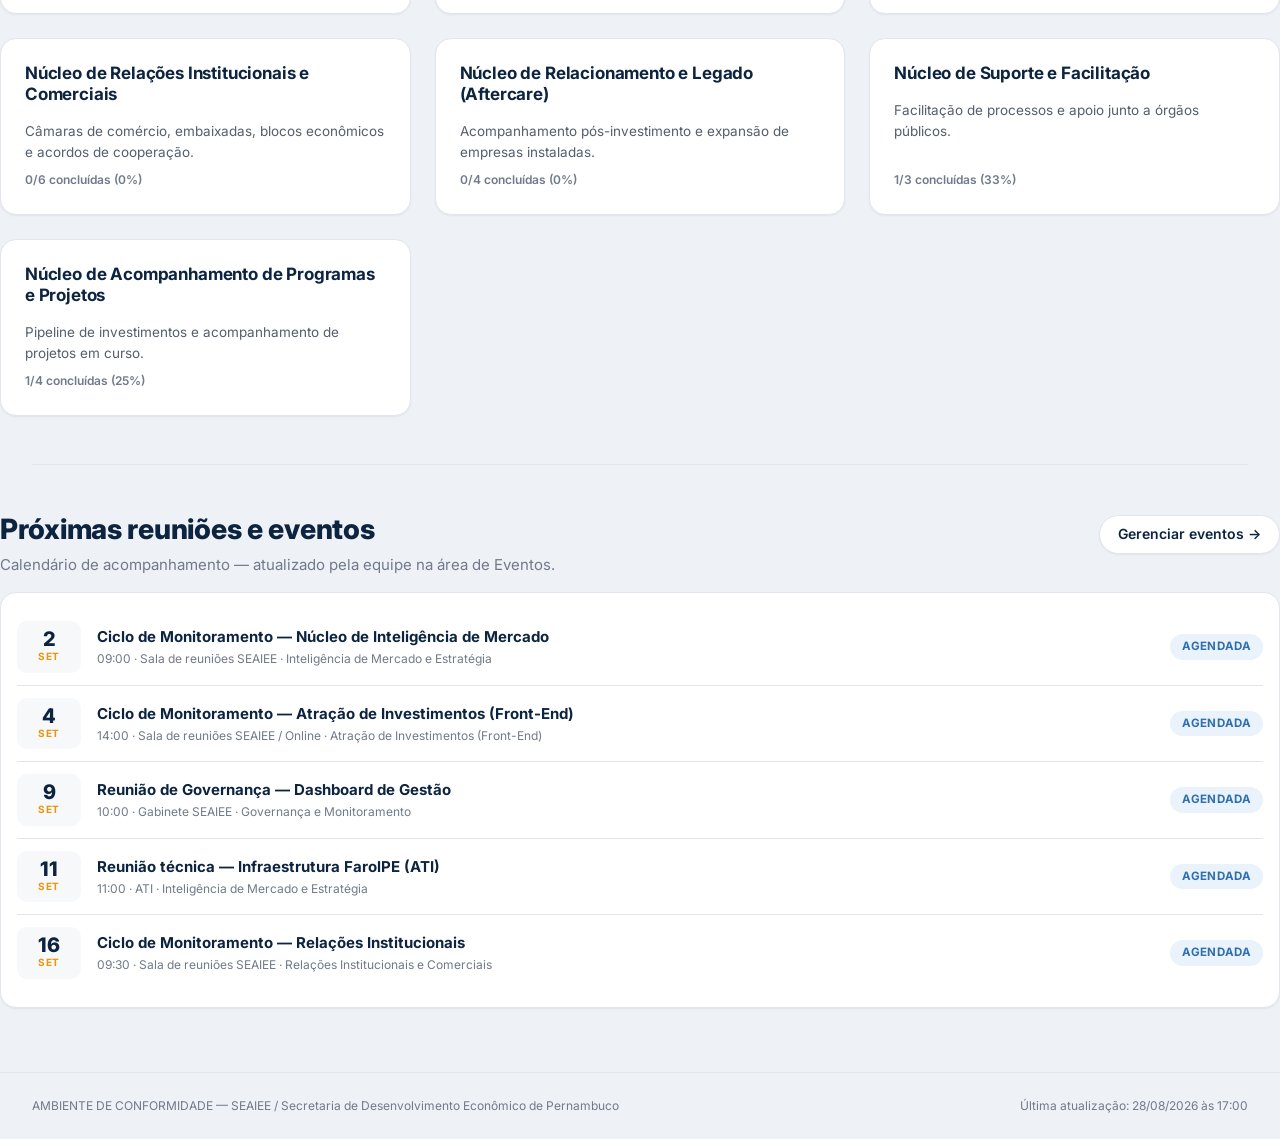
==== commit 259700d4: "Corrige cor dos numeros do hero (estavam escuros sobre fundo escuro)" ====
--- a/index.html
+++ b/index.html
@@ -97,8 +97,8 @@
     [META.cycle, 'ciclo de gestão']
   ];
   document.getElementById('heroStats').innerHTML = stats.map(function(s){
-    return '<div><div style="font-family:var(--font-heading);font-weight:800;font-size:28px;font-variant-numeric:tabular-nums;color:var(--color-navy);">'+esc(s[0])+'</div>'
-      + '<div style="font-size:12px;text-transform:uppercase;letter-spacing:.04em;color:var(--color-neutral-600);font-weight:600;">'+esc(s[1])+'</div></div>';
+    return '<div><div style="font-family:var(--font-heading);font-weight:800;font-size:28px;font-variant-numeric:tabular-nums;color:#fff;">'+esc(s[0])+'</div>'
+      + '<div style="font-size:12px;text-transform:uppercase;letter-spacing:.04em;color:rgba(255,255,255,.7);font-weight:600;">'+esc(s[1])+'</div></div>';
   }).join('');
 }
 
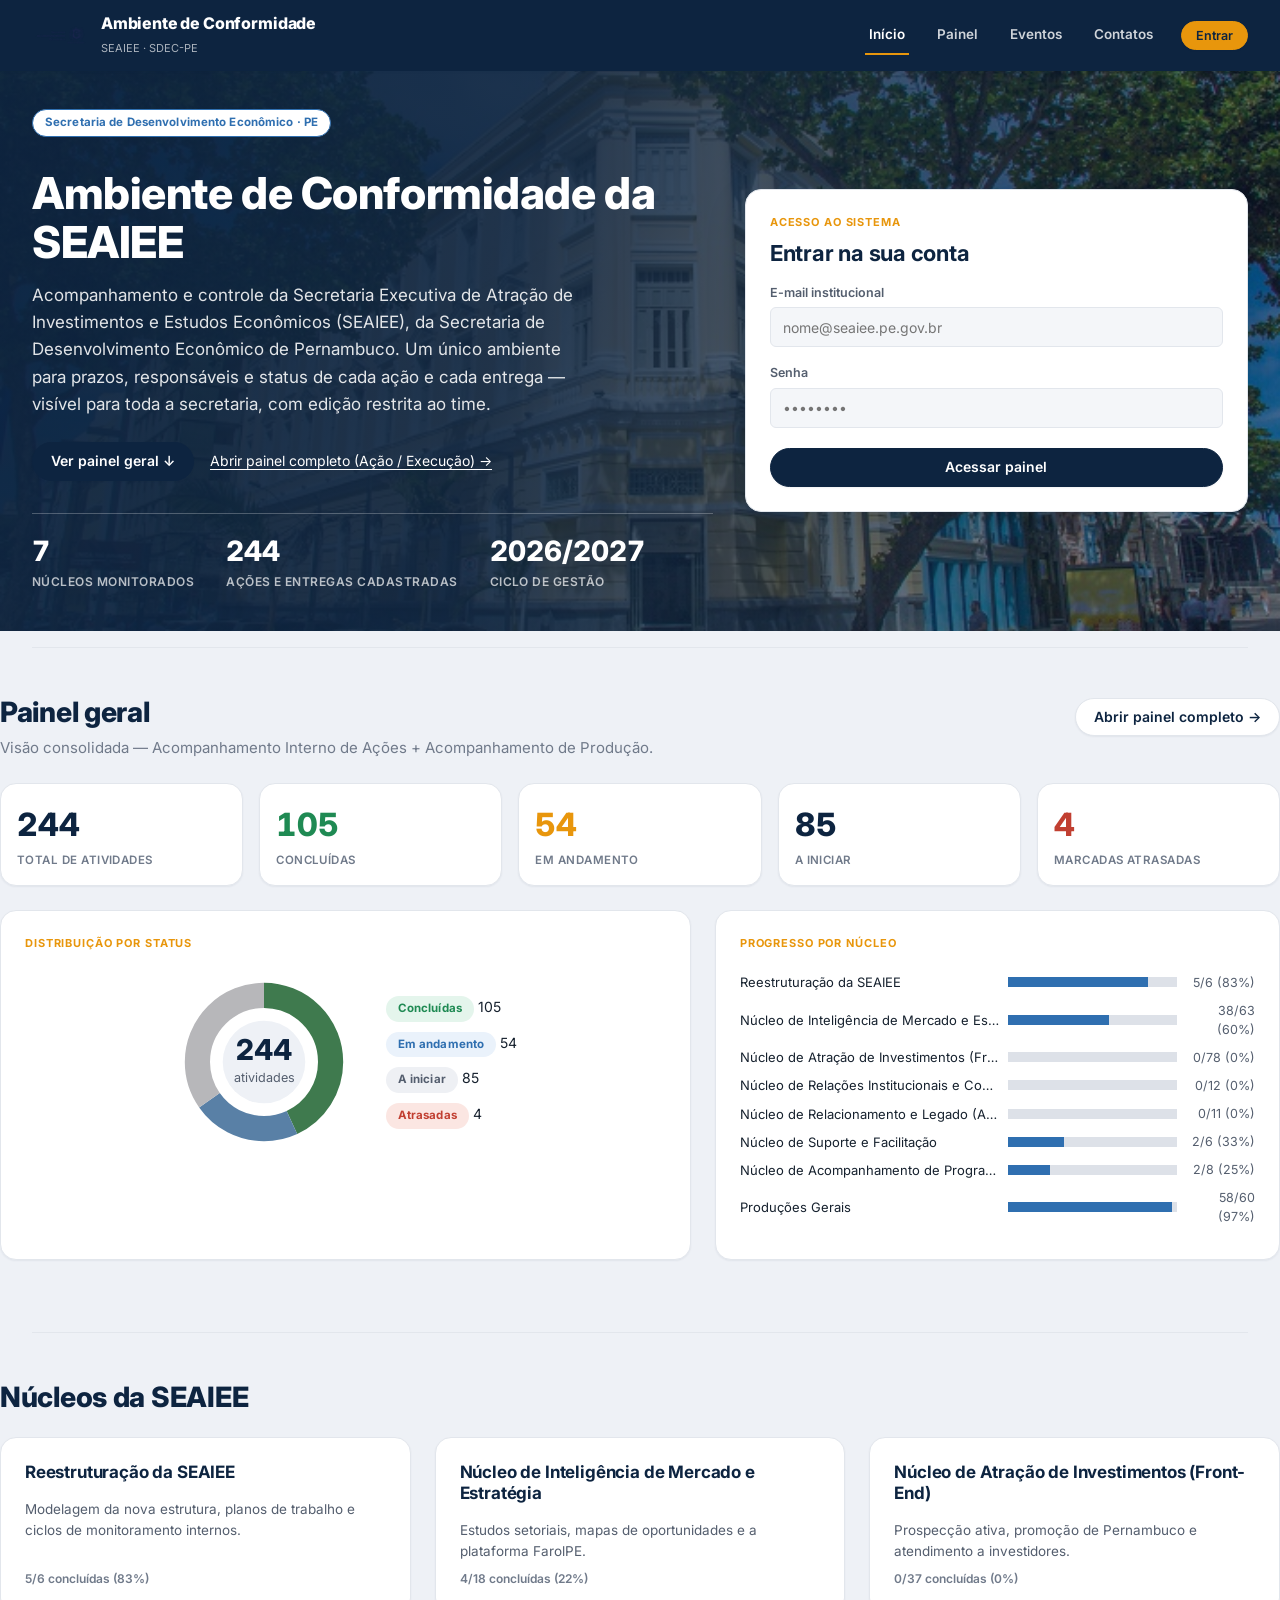
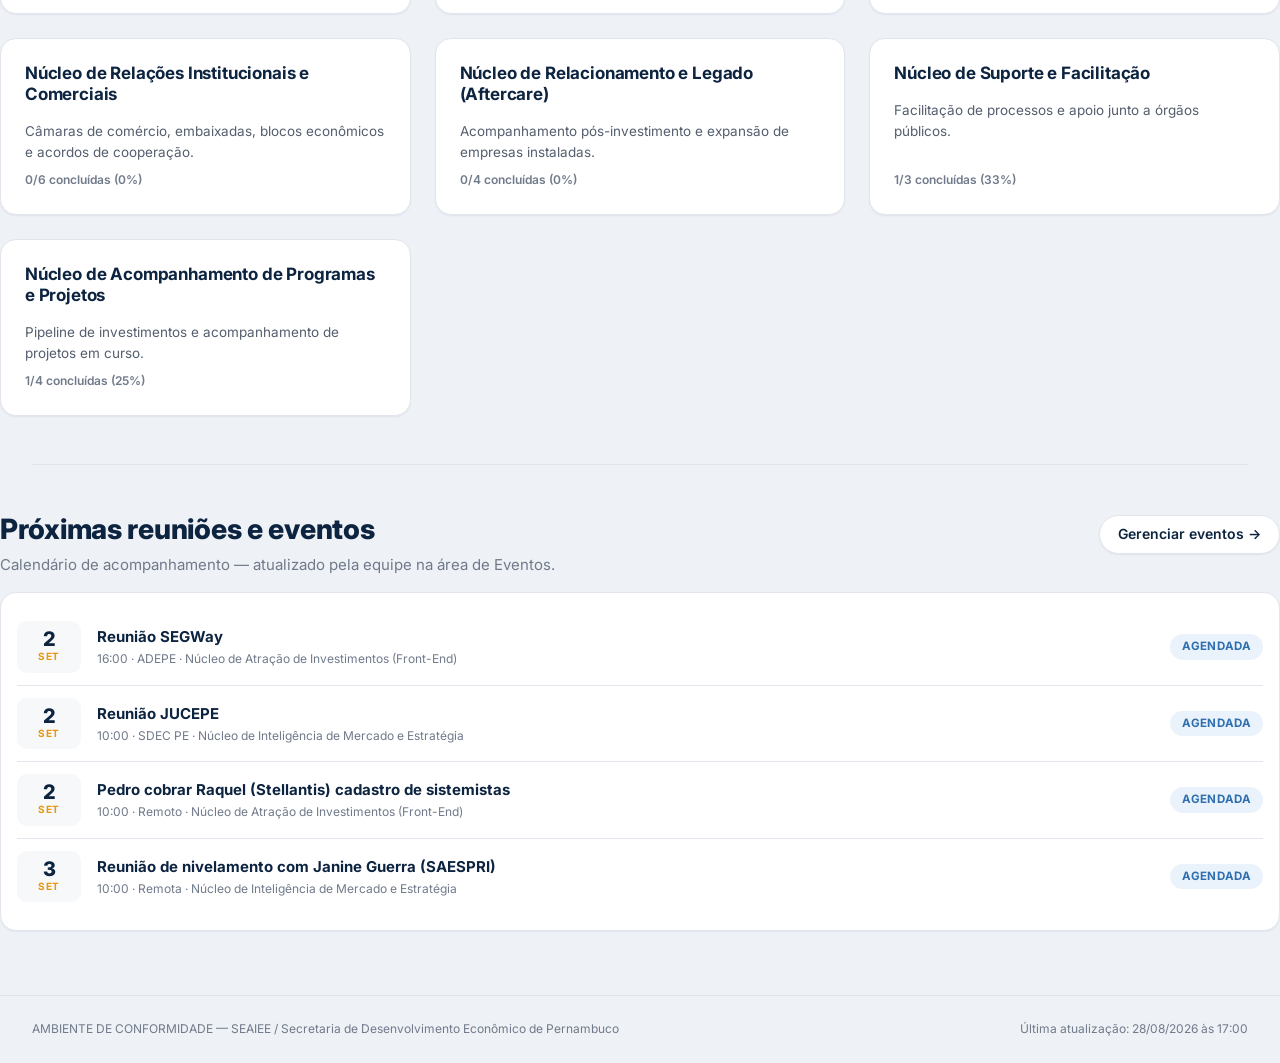
==== commit f4bfa83c: "Melhora responsividade mobile - Corrige sobreposicao critica da barra de navegacao no celular (marca" ====
--- a/index.html
+++ b/index.html
@@ -44,7 +44,7 @@
     <a href="painel.html" class="btn btn-secondary">Abrir painel completo →</a>
   </div>
   <div id="kpiRow" class="kpi-row"></div>
-  <div class="grid2" style="display:grid;grid-template-columns:1.1fr 0.9fr;gap:var(--space-6);margin-bottom:var(--space-6);">
+  <div class="grid2" style="gap:var(--space-6);margin-bottom:var(--space-6);">
     <div class="card" style="padding:var(--space-6);">
       <div class="card-kicker">Distribuição por status</div>
       <div id="donutWrap" style="display:flex;align-items:center;justify-content:center;gap:var(--space-8);flex-wrap:wrap;margin-top:var(--space-3);min-height:180px;"></div>
@@ -60,7 +60,7 @@
 
 <section class="wrap" id="nucleos" style="padding:var(--space-8) 0;">
   <h2 style="margin-bottom:var(--space-6);">Núcleos da SEAIEE</h2>
-  <div id="nucleoCards" style="display:grid;grid-template-columns:repeat(3,1fr);gap:var(--space-6);"></div>
+  <div id="nucleoCards" class="grid3" style="gap:var(--space-6);"></div>
 </section>
 
 <div class="wrap"><hr class="hr"></div>
--- a/assets/styles.css
+++ b/assets/styles.css
@@ -133,6 +133,14 @@
 .nav .btn-primary:hover { background: #d38708; }
 .nav .btn-secondary { background: rgba(255,255,255,.1); color: #fff; border-color: rgba(255,255,255,.2); box-shadow: none; }
 .nav .btn-secondary:hover { background: rgba(255,255,255,.18); }
+@media (max-width: 720px) {
+  .nav { flex-wrap: wrap; row-gap: var(--space-2); }
+  .nav-brand { width: 100%; margin-right: 0; }
+  .nav-brand .t1 { font-size: 15px; }
+  .nav > nav { width: 100%; flex-wrap: wrap; gap: var(--space-4) !important; row-gap: var(--space-2); }
+  .nav a.navlink { font-size: 13px; padding: 4px 2px; }
+  .nav .btn.small { padding: 6px 12px; font-size: 12px; }
+}
 
 /* — tables — */
 .table-scroll { overflow-x: auto; border: 1px solid var(--color-divider); border-radius: var(--radius-lg); background: var(--color-block); }
@@ -159,8 +167,25 @@
   background: linear-gradient(100deg, rgba(13,36,64,.95) 0%, rgba(13,36,64,.9) 40%, rgba(13,36,64,.6) 72%, rgba(13,36,64,.4) 100%); }
 .hero-full-content { position: relative; z-index: 2; display: grid; grid-template-columns: 1.15fr 0.85fr; gap: var(--space-8); align-items: center; padding: var(--space-8) var(--space-8); width: 100%; }
 @media (max-width: 900px) { .hero-full-content { grid-template-columns: 1fr; padding: var(--space-6) var(--space-4); } .hero-full { min-height: 0; } }
+@media (max-width: 480px) {
+  .hero-text h1 { font-size: 32px !important; }
+  .hero-text p { font-size: 15px !important; }
+  .hero-login-card { padding: var(--space-4) !important; }
+}
 .hero-text h1, .hero-text h2, .hero-text h3 { color: #fff; }
 .hero-login-card { padding: var(--space-6); }
+
+/* — grids responsivos — */
+.grid2 { display: grid; grid-template-columns: 1.1fr 0.9fr; }
+.grid3 { display: grid; grid-template-columns: repeat(3, 1fr); }
+.form-grid-title { display: grid; grid-template-columns: 2fr 1fr 1fr; }
+.form-grid-3 { display: grid; grid-template-columns: repeat(3, 1fr); }
+@media (max-width: 780px) {
+  .grid2, .grid3, .form-grid-title, .form-grid-3 { grid-template-columns: 1fr !important; }
+}
+@media (max-width: 1080px) {
+  .grid3 { grid-template-columns: repeat(2, 1fr); }
+}
 
 /* — calendar / agenda — */
 .agenda-item { display: grid; grid-template-columns: 64px 1fr auto; gap: var(--space-4); align-items: center; padding: var(--space-3) 0; border-bottom: 1px solid var(--color-divider); }
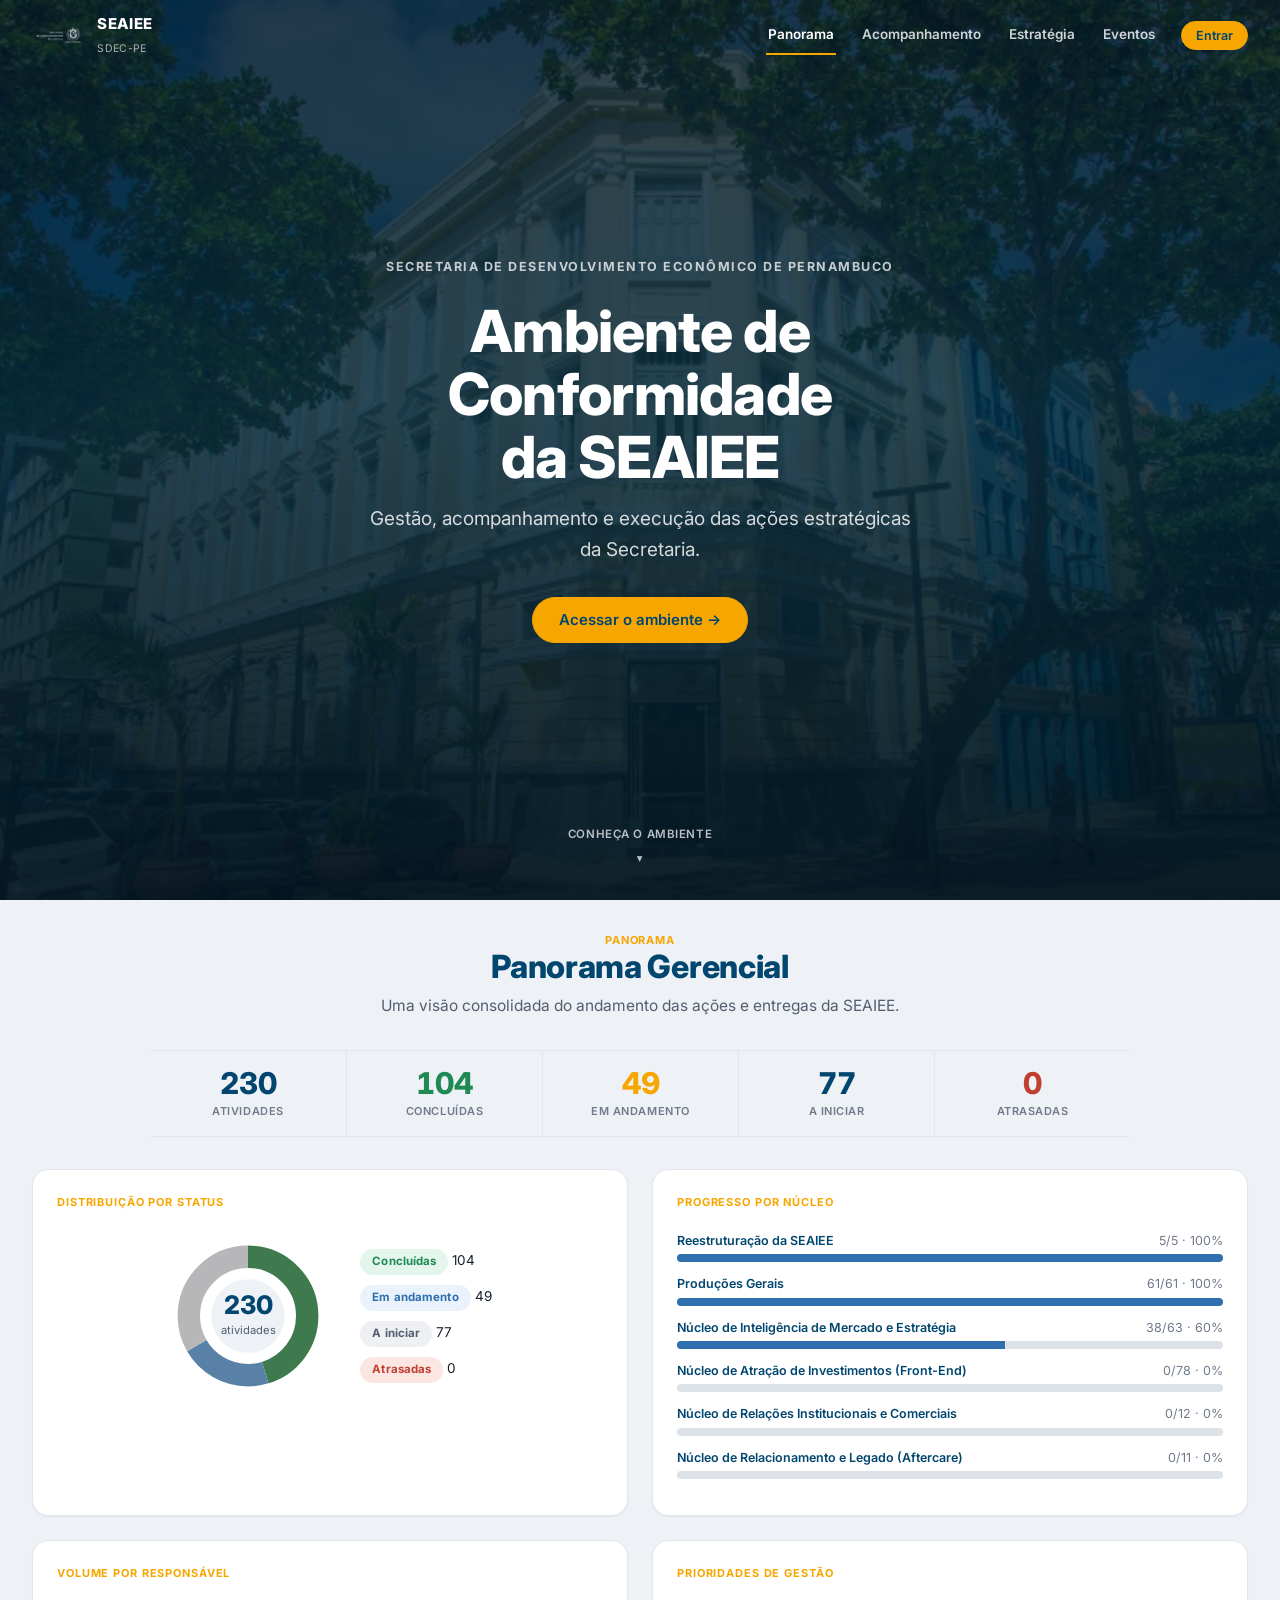
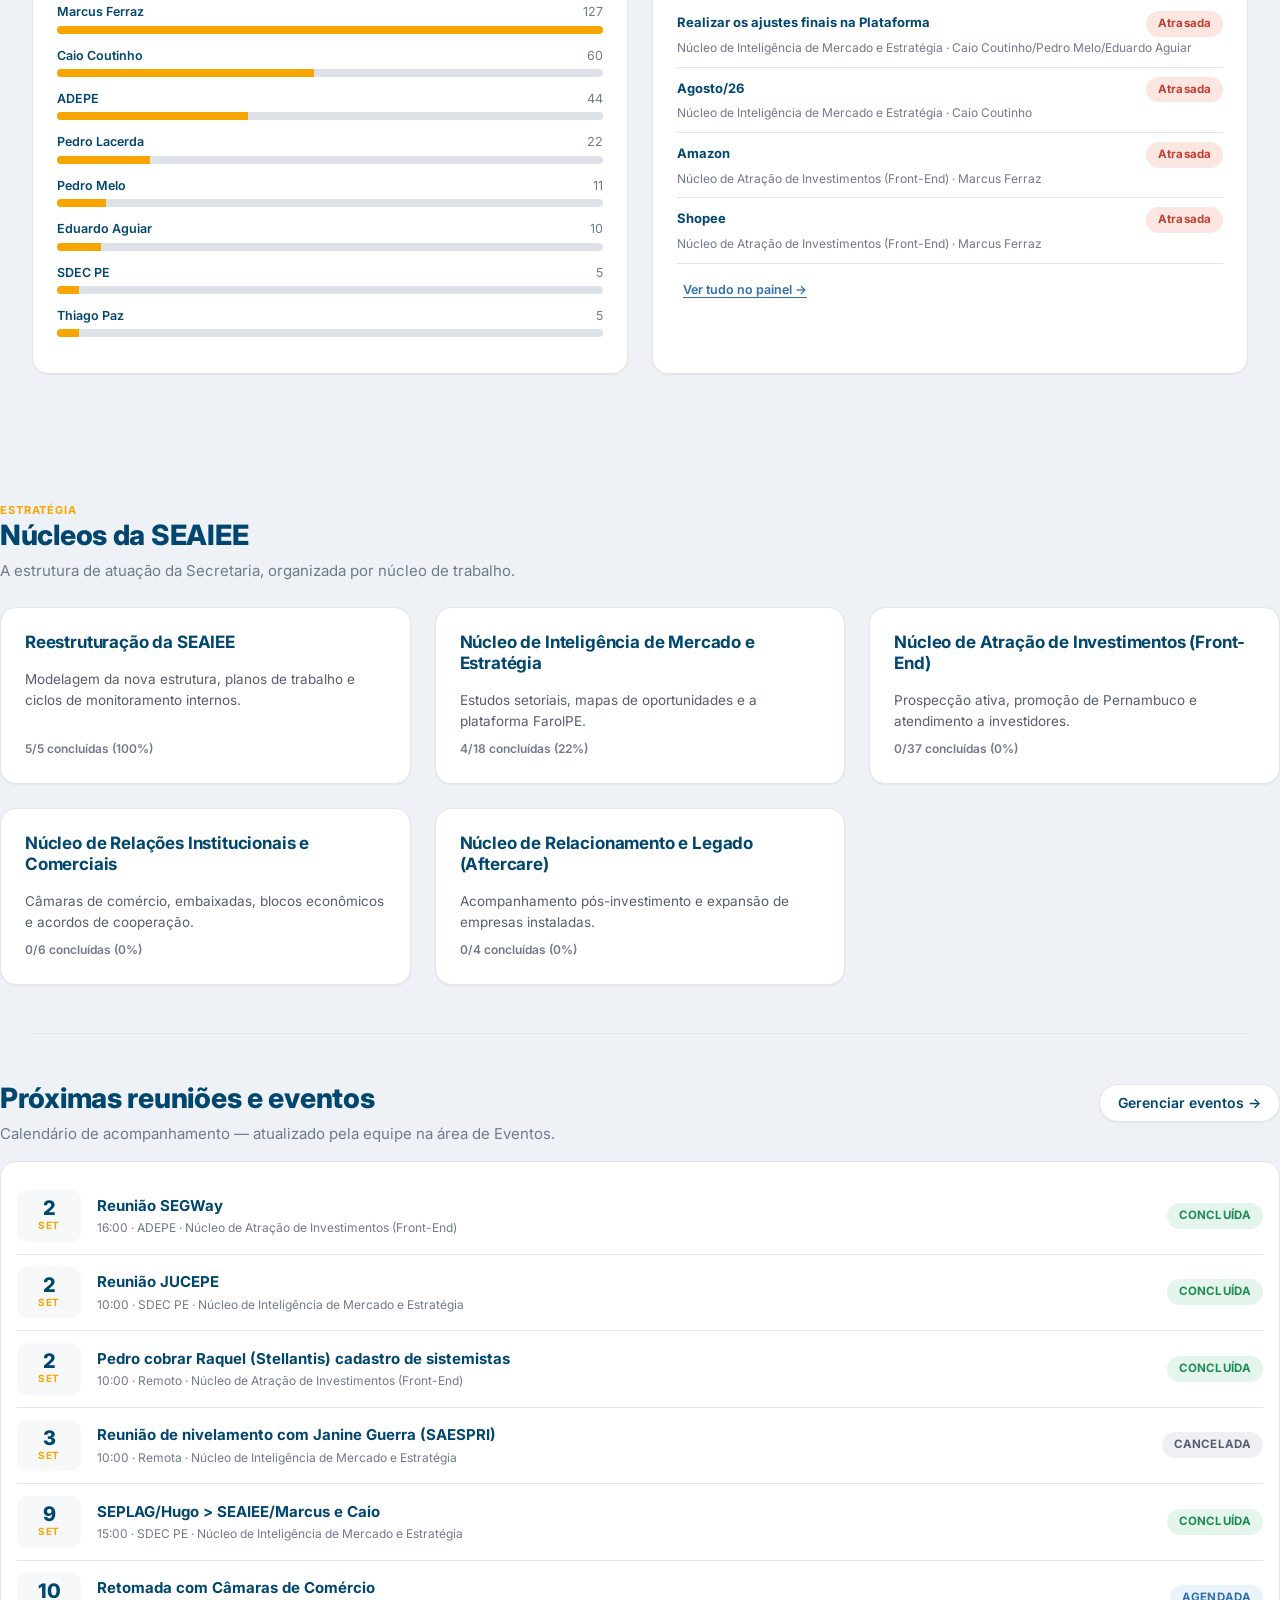
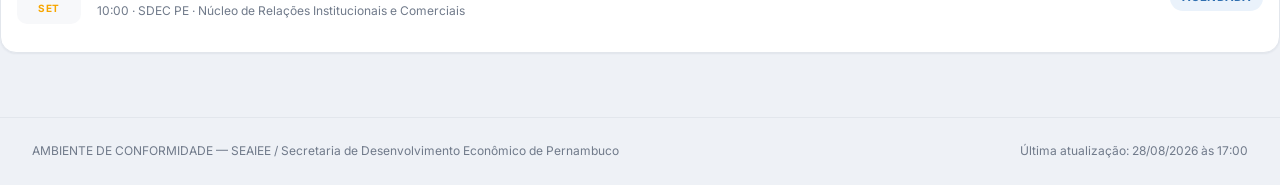
==== commit f6423e7f: "Redesenha a home como capa institucional, mantendo dados e lógica Reestrutura a página inicial em du" ====
--- a/index.html
+++ b/index.html
@@ -10,70 +10,72 @@
 
 <header class="nav" id="site-nav"></header>
 
-<section class="hero-full" id="heroFull">
-  <img class="hero-bg" src="assets/secretaria.jpg" alt="" onerror="this.style.display='none';document.getElementById('heroFull').classList.add('no-image');">
+<section class="hero-cover" id="heroCover">
+  <img class="hero-bg" src="assets/secretaria.jpg" alt="" onerror="this.style.display='none';document.getElementById('heroCover').classList.add('no-image');">
   <div class="hero-scrim"></div>
-  <div class="wrap hero-full-content">
-    <div class="hero-text">
-      <span class="tag tag-outline" style="margin-bottom:var(--space-4);display:inline-block;">Secretaria de Desenvolvimento Econômico · PE</span>
-      <h1 style="font-size:44px;line-height:1.1;margin:var(--space-4) 0 var(--space-4);color:#fff;">Ambiente de Conformidade da SEAIEE</h1>
-      <p style="font-size:17px;line-height:1.6;color:rgba(255,255,255,.88);max-width:560px;margin:0 0 var(--space-6);">
-        Acompanhamento e controle da Secretaria Executiva de Atração de Investimentos e Estudos Econômicos (SEAIEE), da Secretaria de Desenvolvimento Econômico de Pernambuco.
-        Um único ambiente para prazos, responsáveis e status de cada ação e cada entrega — visível para toda a secretaria, com edição restrita ao time.
-      </p>
-      <div style="display:flex;gap:var(--space-4);align-items:center;flex-wrap:wrap;">
-        <a href="#painel-geral" class="btn btn-primary">Ver painel geral ↓</a>
-        <a href="painel.html" style="font-size:14px;color:#fff;">Abrir painel completo (Ação / Execução) →</a>
-      </div>
-      <div id="heroStats" style="display:flex;gap:var(--space-8);margin-top:var(--space-8);padding-top:var(--space-4);border-top:1px solid rgba(255,255,255,.25);flex-wrap:wrap;"></div>
-    </div>
-    <div class="card elev-lg hero-login-card" id="login">
-      <div id="loginArea"></div>
-    </div>
-  </div>
+  <div class="hero-cover-content">
+    <span class="hero-eyebrow hero-anim d1">Secretaria de Desenvolvimento Econômico de Pernambuco</span>
+    <h1 class="hero-anim d2"><span>Ambiente de Conformidade</span><span>da SEAIEE</span></h1>
+    <p class="lede hero-anim d3">Gestão, acompanhamento e execução das ações estratégicas da Secretaria.</p>
+    <div class="hero-anim d4">
+      <a href="painel.html" class="btn hero-cta">Acessar o ambiente →</a>
+    </div>
+  </div>
+  <a href="#panorama" class="scroll-cue">Conheça o ambiente<span class="chev">▾</span></a>
+</section>
+
+<section class="panorama-section" id="panorama" style="scroll-margin-top:70px;">
+  <div class="wrap">
+    <div class="panorama-head reveal">
+      <div class="card-kicker">Panorama</div>
+      <h2>Panorama Gerencial</h2>
+      <p>Uma visão consolidada do andamento das ações e entregas da SEAIEE.</p>
+    </div>
+
+    <div class="stat-strip reveal" id="statStrip"></div>
+
+    <div class="panorama-grid">
+      <div class="card panorama-panel reveal">
+        <div class="card-kicker">Distribuição por status</div>
+        <div id="donutWrap" style="display:flex;align-items:center;justify-content:center;gap:var(--space-8);flex-wrap:wrap;min-height:170px;"></div>
+      </div>
+      <div class="card panorama-panel reveal">
+        <div class="card-kicker">Progresso por núcleo</div>
+        <div id="nucleoBars"></div>
+      </div>
+      <div class="card panorama-panel reveal">
+        <div class="card-kicker">Volume por responsável</div>
+        <div id="respBars"></div>
+      </div>
+      <div class="card panorama-panel reveal">
+        <div class="card-kicker">Prioridades de gestão</div>
+        <div id="prioridadesList"></div>
+        <a href="painel.html" class="btn-ghost" style="font-size:12.5px;font-weight:600;margin-top:var(--space-2);display:inline-block;">Ver tudo no painel →</a>
+      </div>
+    </div>
+  </div>
+</section>
+
+<section class="wrap" id="nucleos" style="padding:var(--space-8) 0;scroll-margin-top:70px;">
+  <div class="reveal">
+    <div class="card-kicker">Estratégia</div>
+    <h2 style="margin-bottom:var(--space-2);">Núcleos da SEAIEE</h2>
+    <p class="text-muted" style="margin-bottom:var(--space-6);max-width:640px;">A estrutura de atuação da Secretaria, organizada por núcleo de trabalho.</p>
+  </div>
+  <div id="nucleoCards" class="grid3 reveal" style="gap:var(--space-6);"></div>
 </section>
 
 <div class="wrap"><hr class="hr"></div>
 
-<section class="wrap" id="painel-geral" style="padding:var(--space-8) 0;scroll-margin-top:70px;">
-  <div style="display:flex;justify-content:space-between;align-items:baseline;margin-bottom:var(--space-6);flex-wrap:wrap;gap:var(--space-3);">
-    <div>
-      <h2 style="">Painel geral</h2>
-      <p class="text-muted" style="margin:0;">Visão consolidada — Acompanhamento Interno de Ações + Acompanhamento de Produção.</p>
-    </div>
-    <a href="painel.html" class="btn btn-secondary">Abrir painel completo →</a>
-  </div>
-  <div id="kpiRow" class="kpi-row"></div>
-  <div class="grid2" style="gap:var(--space-6);margin-bottom:var(--space-6);">
-    <div class="card" style="padding:var(--space-6);">
-      <div class="card-kicker">Distribuição por status</div>
-      <div id="donutWrap" style="display:flex;align-items:center;justify-content:center;gap:var(--space-8);flex-wrap:wrap;margin-top:var(--space-3);min-height:180px;"></div>
-    </div>
-    <div class="card" style="padding:var(--space-6);">
-      <div class="card-kicker">Progresso por núcleo</div>
-      <div id="nucleoBars" style="margin-top:var(--space-3);"></div>
-    </div>
-  </div>
-</section>
-
-<div class="wrap"><hr class="hr"></div>
-
-<section class="wrap" id="nucleos" style="padding:var(--space-8) 0;">
-  <h2 style="margin-bottom:var(--space-6);">Núcleos da SEAIEE</h2>
-  <div id="nucleoCards" class="grid3" style="gap:var(--space-6);"></div>
-</section>
-
-<div class="wrap"><hr class="hr"></div>
-
 <section class="wrap" id="agenda" style="padding:var(--space-8) 0;">
-  <div style="display:flex;justify-content:space-between;align-items:baseline;margin-bottom:var(--space-4);flex-wrap:wrap;gap:var(--space-3);">
+  <div class="reveal" style="display:flex;justify-content:space-between;align-items:baseline;margin-bottom:var(--space-4);flex-wrap:wrap;gap:var(--space-3);">
     <div>
       <h2 style="">Próximas reuniões e eventos</h2>
       <p class="text-muted" style="margin:0;">Calendário de acompanhamento — atualizado pela equipe na área de Eventos.</p>
     </div>
     <a href="eventos.html" class="btn btn-secondary">Gerenciar eventos →</a>
   </div>
-  <div class="card" style="padding:var(--space-4);">
+  <div class="card reveal" style="padding:var(--space-4);">
     <div id="agendaList"></div>
   </div>
 </section>
@@ -85,82 +87,84 @@
 <script src="assets/data-producao.js"></script>
 <script src="assets/common.js"></script>
 <script>
-renderNav('index');
+renderNav('panorama', {overlay:true});
 renderFooter();
 
-function renderHeroStats(){
-  var rowsAll = collectAllRows();
-  var nucleosTotal = DATA.interno.nucleos.length;
+function renderStatStrip(){
+  var rows = collectAllRows();
+  var k = computeKpis(rows);
   var stats = [
-    [nucleosTotal, 'núcleos monitorados'],
-    [rowsAll.length, 'ações e entregas cadastradas'],
-    [META.cycle, 'ciclo de gestão']
+    [k.total, 'Atividades', ''],
+    [k.done, 'Concluídas', 'good'],
+    [k.progress, 'Em andamento', 'warn'],
+    [k.todo, 'A iniciar', ''],
+    [k.late, 'Atrasadas', 'bad']
   ];
-  document.getElementById('heroStats').innerHTML = stats.map(function(s){
-    return '<div><div style="font-family:var(--font-heading);font-weight:800;font-size:28px;font-variant-numeric:tabular-nums;color:#fff;">'+esc(s[0])+'</div>'
-      + '<div style="font-size:12px;text-transform:uppercase;letter-spacing:.04em;color:rgba(255,255,255,.7);font-weight:600;">'+esc(s[1])+'</div></div>';
-  }).join('');
-}
-
-/* login card */
-(function(){
-  var el = document.getElementById('loginArea');
-  function render(){
-    if(isAuthed()){
-      el.innerHTML = '<div class="card-kicker">Sessão ativa</div>'
-        + '<h2 class="card-title" style="font-size:22px;margin:var(--space-2) 0 var(--space-4);">Bem-vindo(a)</h2>'
-        + '<p style="font-size:13px;">Conectado como <strong>'+esc(localStorage.getItem(AUTH_STORAGE+'_user')||'')+'</strong>.</p>'
-        + '<a class="btn btn-primary btn-block" href="painel.html" style="margin-bottom:var(--space-2);">Ir para o painel (modo edição)</a>'
-        + '<button class="btn btn-secondary btn-block" id="logoutBtn">Sair</button>';
-      document.getElementById('logoutBtn').onclick = doLogout;
-    } else {
-      el.innerHTML = '<div class="card-kicker">Acesso ao sistema</div>'
-        + '<h2 class="card-title" style="font-size:22px;margin:var(--space-2) 0 var(--space-4);">Entrar na sua conta</h2>'
-        + '<div class="field" style="margin-bottom:var(--space-4);"><label for="email">E-mail institucional</label><input class="input" id="email" type="email" placeholder="nome@seaiee.pe.gov.br"></div>'
-        + '<div class="field" style="margin-bottom:var(--space-3);"><label for="senha">Senha</label><input class="input" id="senha" type="password" placeholder="••••••••"></div>'
-        + '<button class="btn btn-primary btn-block" id="loginBtn">Acessar painel</button>'
-        + '<p id="loginErr" style="font-size:12px;color:var(--color-bad);text-align:center;margin-top:var(--space-3);display:none;">E-mail ou senha inválidos.</p>';
-      document.getElementById('loginBtn').onclick = function(){
-        var email = document.getElementById('email').value.trim();
-        var pass = document.getElementById('senha').value;
-        if(doLogin(email, pass)){ render(); renderNav('index'); showToast('Login realizado.'); }
-        else { document.getElementById('loginErr').style.display='block'; }
-      };
-    }
-  }
-  render();
-})();
-
-function renderPainelGeral(){
+  document.getElementById('statStrip').innerHTML = stats.map(function(s){
+    return '<div class="stat '+s[2]+'"><div class="n">'+s[0]+'</div><div class="l">'+esc(s[1])+'</div></div>';
+  }).join('');
+}
+
+function renderStatusDonut(){
   var rows = collectAllRows();
   var k = computeKpis(rows);
-  document.getElementById('kpiRow').innerHTML = ''
-    + '<div class="kpi"><div class="n">'+k.total+'</div><div class="l">Total de atividades</div></div>'
-    + '<div class="kpi good"><div class="n">'+k.done+'</div><div class="l">Concluídas</div></div>'
-    + '<div class="kpi warn"><div class="n">'+k.progress+'</div><div class="l">Em andamento</div></div>'
-    + '<div class="kpi"><div class="n">'+k.todo+'</div><div class="l">A iniciar</div></div>'
-    + '<div class="kpi bad"><div class="n">'+k.late+'</div><div class="l">Marcadas atrasadas</div></div>';
-
-  document.getElementById('donutWrap').innerHTML = donutSvg(k, 180)
-    + '<div style="display:flex;flex-direction:column;gap:10px;font-size:14px;">'
+  document.getElementById('donutWrap').innerHTML = donutSvg(k, 160)
+    + '<div style="display:flex;flex-direction:column;gap:10px;font-size:13.5px;">'
     + '<div><span class="tag tag-good">Concluídas</span> '+k.done+'</div>'
     + '<div><span class="tag tag-accent">Em andamento</span> '+k.progress+'</div>'
     + '<div><span class="tag tag-neutral">A iniciar</span> '+k.todo+'</div>'
     + '<div><span class="tag tag-bad">Atrasadas</span> '+k.late+'</div>'
     + '</div>';
-
+}
+
+function renderNucleoBars(){
   var stats = computeByNucleo('interno').concat(computeByNucleo('producao'));
   var byName = {};
   stats.forEach(function(s){
     if(!byName[s.nome]) byName[s.nome] = {nome:s.nome, total:0, done:0};
     byName[s.nome].total += s.total; byName[s.nome].done += s.done;
   });
-  var merged = Object.keys(byName).map(function(k2){ var o=byName[k2]; o.pct = o.total?Math.round(o.done/o.total*100):0; return o; });
+  var merged = Object.keys(byName).map(function(k2){ var o=byName[k2]; o.pct = o.total?Math.round(o.done/o.total*100):0; return o; })
+    .sort(function(a,b){ return b.pct-a.pct; });
   document.getElementById('nucleoBars').innerHTML = merged.map(function(n){
-    return '<div class="bar-row" style="display:flex;align-items:center;gap:8px;margin-bottom:8px;font-size:12.5px;">'
-      + '<div style="width:260px;flex:none;white-space:nowrap;overflow:hidden;text-overflow:ellipsis;font-size:13px;" title="'+esc(n.nome)+'">'+esc(n.nome)+'</div>'
-      + '<div style="flex:1;background:var(--color-neutral-300);height:10px;"><div style="height:100%;width:'+n.pct+'%;background:var(--color-accent);"></div></div>'
-      + '<div style="width:70px;text-align:right;color:var(--color-neutral-700);">'+n.done+'/'+n.total+' ('+n.pct+'%)</div>'
+    return '<div style="margin-bottom:12px;">'
+      + '<div style="display:flex;justify-content:space-between;gap:8px;font-size:12.5px;margin-bottom:4px;">'
+      +   '<span style="color:var(--color-navy);font-weight:600;white-space:nowrap;overflow:hidden;text-overflow:ellipsis;" title="'+esc(n.nome)+'">'+esc(n.nome)+'</span>'
+      +   '<span style="color:var(--color-neutral-600);flex:none;">'+n.done+'/'+n.total+' · '+n.pct+'%</span>'
+      + '</div>'
+      + '<div style="background:var(--color-neutral-300);height:8px;border-radius:4px;overflow:hidden;"><div class="bar-fill" data-target="'+n.pct+'"></div></div>'
+      + '</div>';
+  }).join('');
+}
+
+function renderResponsavelBars(){
+  var rows = collectAllRows();
+  var list = computeByResponsavel(rows).slice(0,8);
+  var max = list.length ? list[0].n : 1;
+  document.getElementById('respBars').innerHTML = list.length ? list.map(function(r){
+    var pct = max ? Math.round(r.n/max*100) : 0;
+    return '<div style="margin-bottom:12px;">'
+      + '<div style="display:flex;justify-content:space-between;gap:8px;font-size:12.5px;margin-bottom:4px;">'
+      +   '<span style="color:var(--color-navy);font-weight:600;">'+esc(r.nome)+'</span>'
+      +   '<span style="color:var(--color-neutral-600);flex:none;">'+r.n+'</span>'
+      + '</div>'
+      + '<div style="background:var(--color-neutral-300);height:8px;border-radius:4px;overflow:hidden;"><div class="bar-fill gold" data-target="'+pct+'"></div></div>'
+      + '</div>';
+  }).join('') : '<p class="text-muted" style="margin:0;">Sem dados de responsáveis.</p>';
+}
+
+function renderPrioridades(){
+  var rows = collectAllRows();
+  var list = computeAttentionList(rows).slice(0,5);
+  var el = document.getElementById('prioridadesList');
+  if(list.length===0){ el.innerHTML = '<p class="text-muted" style="margin:0;">Nenhum item em atraso no momento.</p>'; return; }
+  el.innerHTML = list.map(function(a){
+    return '<div style="padding:9px 0;border-bottom:1px solid var(--color-divider);">'
+      + '<div style="display:flex;justify-content:space-between;gap:8px;align-items:baseline;">'
+      +   '<strong style="font-size:13px;color:var(--color-navy);">'+esc(a.r.f.nome)+'</strong>'
+      +   '<span class="tag tag-bad" style="flex:none;">Atrasada</span>'
+      + '</div>'
+      + '<div style="font-size:12px;color:var(--color-neutral-600);margin-top:2px;">'+esc(a.r.nucleoNome)+' · '+esc(a.r.f.responsavel||'—')+'</div>'
       + '</div>';
   }).join('');
 }
@@ -177,8 +181,7 @@
   };
   var stats = computeByNucleo('interno');
   document.getElementById('nucleoCards').innerHTML = stats.map(function(n){
-    return '<div class="card blueprint" style="padding:var(--space-6);">'
-      + '<i class="corner tl"></i><i class="corner tr"></i><i class="corner bl"></i><i class="corner br"></i>'
+    return '<div class="card" style="padding:var(--space-6);">'
       + '<h3 class="card-title" style="font-size:17px;">'+esc(n.nome)+'</h3>'
       + '<p class="card-body">'+esc(descs[n.nome]||'')+'</p>'
       + '<div class="card-meta">'+n.done+'/'+n.total+' concluídas ('+n.pct+'%)</div>'
@@ -201,10 +204,45 @@
   }).join('');
 }
 
+function animateBars(container){
+  Array.prototype.forEach.call(container.querySelectorAll('.bar-fill[data-target]'), function(el){
+    var t = el.getAttribute('data-target');
+    requestAnimationFrame(function(){ requestAnimationFrame(function(){ el.style.width = t+'%'; }); });
+  });
+}
+
+function setupReveal(){
+  var targets = document.querySelectorAll('.reveal');
+  var panorama = document.getElementById('panorama');
+  var barsAnimated = false;
+  function maybeAnimateBars(el){
+    if(barsAnimated) return;
+    if(panorama.contains(el)){ barsAnimated = true; animateBars(panorama); }
+  }
+  if(!('IntersectionObserver' in window)){
+    Array.prototype.forEach.call(targets, function(t){ t.classList.add('in-view'); });
+    animateBars(panorama);
+    return;
+  }
+  var io = new IntersectionObserver(function(entries){
+    entries.forEach(function(entry){
+      if(!entry.isIntersecting) return;
+      entry.target.classList.add('in-view');
+      maybeAnimateBars(entry.target);
+      io.unobserve(entry.target);
+    });
+  }, {threshold:0.15});
+  Array.prototype.forEach.call(targets, function(t){ io.observe(t); });
+}
+
 initData(function(){
-  renderHeroStats();
-  renderPainelGeral();
+  renderStatStrip();
+  renderStatusDonut();
+  renderNucleoBars();
+  renderResponsavelBars();
+  renderPrioridades();
   renderNucleoCards();
+  setupReveal();
 });
 fetchMeetings(renderAgenda);
 </script>
--- a/assets/styles.css
+++ b/assets/styles.css
@@ -10,10 +10,10 @@
   --color-block: #ffffff;
   --color-surface: #f4f6f9;
   --color-text: #16212e;
-  --color-navy: #0d2440;
-  --color-navy-2: #123258;
+  --color-navy: #00466e;
+  --color-navy-2: #013654;
   --color-accent: #2f6fb0;
-  --color-gold: #e8960c;
+  --color-gold: #f7a600;
   --color-divider: #e2e6ec;
 
   --color-neutral-100: #f7f8fa; --color-neutral-200: #eef0f4; --color-neutral-300: #dde1e8;
@@ -121,25 +121,41 @@
 .tag-bad  { background: var(--color-bad-bg); color: var(--color-bad); }
 
 /* — navigation — */
-.nav { display: flex; align-items: center; gap: var(--space-4); padding: var(--space-3) var(--space-8); background: var(--color-navy); position: sticky; top: 0; z-index: 100; box-shadow: var(--shadow-sm); }
+.nav { display: flex; align-items: center; gap: var(--space-6); padding: var(--space-3) var(--space-8); background: var(--color-navy); position: sticky; top: 0; z-index: 100; box-shadow: var(--shadow-sm); transition: background .25s ease, box-shadow .25s ease; }
 @media (max-width: 900px) { .nav { padding: var(--space-3) var(--space-4); } }
 .nav-brand { display: flex; align-items: center; gap: var(--space-3); margin-right: auto; text-decoration: none; color: #fff; }
-.nav-brand img { height: 32px; width: auto; border-radius: 6px; }
-.nav-brand .t1 { font-family: var(--font-heading); font-weight: 800; font-size: 16px; letter-spacing: -.01em; line-height: 1; color: #fff; }
-.nav-brand .t2 { font-size: 11px; color: rgba(255,255,255,.65); }
-.nav a.navlink { color: rgba(255,255,255,.8); text-decoration: none; font-size: 13.5px; font-weight: 600; padding: 8px 4px; border-bottom: 2px solid transparent; }
+.nav-brand img { height: 30px; width: auto; }
+.nav-brand .t1 { font-family: var(--font-heading); font-weight: 800; font-size: 15px; letter-spacing: .02em; line-height: 1; color: #fff; }
+.nav-brand .t2 { font-size: 10.5px; letter-spacing: .03em; color: rgba(255,255,255,.65); }
+.nav-links { display: flex; align-items: center; gap: var(--space-6); }
+.nav a.navlink { color: rgba(255,255,255,.8); text-decoration: none; font-size: 13.5px; font-weight: 600; padding: 8px 2px; border-bottom: 2px solid transparent; white-space: nowrap; }
 .nav a.navlink:hover, .nav a.navlink.active { color: #fff; border-bottom-color: var(--color-gold); }
 .nav .btn-primary { background: var(--color-gold); border-color: var(--color-gold); color: var(--color-navy); }
-.nav .btn-primary:hover { background: #d38708; }
+.nav .btn-primary:hover { background: #dd9300; }
 .nav .btn-secondary { background: rgba(255,255,255,.1); color: #fff; border-color: rgba(255,255,255,.2); box-shadow: none; }
 .nav .btn-secondary:hover { background: rgba(255,255,255,.18); }
-@media (max-width: 720px) {
-  .nav { flex-wrap: wrap; row-gap: var(--space-2); }
-  .nav-brand { width: 100%; margin-right: 0; }
-  .nav-brand .t1 { font-size: 15px; }
-  .nav > nav { width: 100%; flex-wrap: wrap; gap: var(--space-4) !important; row-gap: var(--space-2); }
-  .nav a.navlink { font-size: 13px; padding: 4px 2px; }
-  .nav .btn.small { padding: 6px 12px; font-size: 12px; }
+
+/* nav-overlay: variante transparente usada sobre a hero da home; vira sólida ao rolar */
+.nav-overlay { position: fixed; top: 0; left: 0; right: 0; background: transparent; box-shadow: none; }
+.nav-overlay.nav-solid { background: var(--color-navy); box-shadow: var(--shadow-sm); }
+.nav-overlay:not(.nav-solid) .nav-brand img { filter: brightness(0) invert(1); }
+
+/* hamburger (mobile) */
+.nav-burger { display: none; flex-direction: column; justify-content: center; gap: 4px; width: 34px; height: 34px; border: none; background: transparent; cursor: pointer; padding: 0; flex: none; }
+.nav-burger span { display: block; height: 2px; width: 22px; background: #fff; border-radius: 2px; }
+@media (max-width: 760px) {
+  .nav-burger { display: flex; }
+  .nav-links {
+    position: absolute; top: 100%; left: 0; right: 0; z-index: 1;
+    flex-direction: column; align-items: flex-start; gap: var(--space-3);
+    background: var(--color-navy); padding: 0 var(--space-4);
+    max-height: 0; overflow: hidden; box-shadow: var(--shadow-md);
+    transition: max-height .25s ease, padding .25s ease;
+  }
+  .nav.nav-open { position: relative; }
+  .nav.nav-open .nav-links { max-height: 60vh; padding: var(--space-2) var(--space-4) var(--space-4); overflow-y: auto; }
+  .nav a.navlink { padding: 6px 0; }
+  .nav-links .btn { width: 100%; }
 }
 
 /* — tables — */
@@ -159,21 +175,81 @@
 .kpi .l { font-size: 11.5px; text-transform: uppercase; letter-spacing: .04em; color: var(--color-neutral-600); margin-top: 2px; font-weight: 600; }
 .kpi.good .n { color: var(--color-good); } .kpi.warn .n { color: var(--color-gold); } .kpi.bad .n { color: var(--color-bad); }
 
-/* — hero (full-bleed, foto em cor original, estilo FarolPE) — */
-.hero-full { position: relative; min-height: 560px; display: flex; align-items: center; overflow: hidden; background: linear-gradient(135deg, var(--color-navy-2), var(--color-navy)); }
-.hero-full .hero-bg { position: absolute; inset: 0; width: 100%; height: 100%; object-fit: cover; z-index: 0; }
-.hero-full.no-image .hero-bg { display: none; }
-.hero-full .hero-scrim { position: absolute; inset: 0; z-index: 1;
-  background: linear-gradient(100deg, rgba(13,36,64,.95) 0%, rgba(13,36,64,.9) 40%, rgba(13,36,64,.6) 72%, rgba(13,36,64,.4) 100%); }
-.hero-full-content { position: relative; z-index: 2; display: grid; grid-template-columns: 1.15fr 0.85fr; gap: var(--space-8); align-items: center; padding: var(--space-8) var(--space-8); width: 100%; }
-@media (max-width: 900px) { .hero-full-content { grid-template-columns: 1fr; padding: var(--space-6) var(--space-4); } .hero-full { min-height: 0; } }
-@media (max-width: 480px) {
-  .hero-text h1 { font-size: 32px !important; }
-  .hero-text p { font-size: 15px !important; }
-  .hero-login-card { padding: var(--space-4) !important; }
-}
-.hero-text h1, .hero-text h2, .hero-text h3 { color: #fff; }
-.hero-login-card { padding: var(--space-6); }
+/* — hero institucional (full-bleed, 100vh) — */
+.hero-cover { position: relative; min-height: 100vh; display: flex; flex-direction: column; align-items: center; justify-content: center;
+  overflow: hidden; background: linear-gradient(160deg, var(--color-navy-2), var(--color-navy)); text-align: center; }
+.hero-cover .hero-bg { position: absolute; inset: 0; width: 100%; height: 100%; object-fit: cover; z-index: 0; }
+.hero-cover.no-image .hero-bg { display: none; }
+.hero-cover .hero-scrim { position: absolute; inset: 0; z-index: 1;
+  background: linear-gradient(180deg, rgba(0,25,40,.78) 0%, rgba(0,38,58,.82) 45%, rgba(0,20,32,.92) 100%); }
+.hero-cover-content { position: relative; z-index: 2; max-width: 760px; padding: var(--space-8) var(--space-6); display: flex; flex-direction: column; align-items: center; }
+.hero-eyebrow { color: rgba(255,255,255,.75); font-size: 12.5px; font-weight: 700; letter-spacing: .12em; text-transform: uppercase; margin-bottom: var(--space-6); }
+.hero-cover h1 { color: #fff; font-size: 58px; line-height: 1.08; margin: 0 0 var(--space-4); letter-spacing: -0.015em; }
+.hero-cover h1 span { display: block; }
+.hero-cover p.lede { color: rgba(255,255,255,.82); font-size: 19px; line-height: 1.6; max-width: 560px; margin: 0 0 var(--space-8); font-weight: 400; }
+.hero-cta { background: var(--color-gold); border-color: var(--color-gold); color: var(--color-navy); font-size: 15px; padding: 13px 26px; }
+.hero-cta:hover { background: #ffb520; }
+.scroll-cue { position: absolute; left: 50%; bottom: var(--space-8); transform: translateX(-50%); z-index: 2;
+  display: flex; flex-direction: column; align-items: center; gap: 6px; text-decoration: none;
+  color: rgba(255,255,255,.72); font-size: 11.5px; font-weight: 600; letter-spacing: .05em; text-transform: uppercase; }
+.scroll-cue:hover { color: #fff; }
+.scroll-cue .chev { animation: scrollBounce 2s ease-in-out infinite; }
+@keyframes scrollBounce { 0%,100%{ transform: translateY(0); } 50%{ transform: translateY(6px); } }
+
+@keyframes heroIn { from { opacity: 0; transform: translateY(14px); } to { opacity: 1; transform: translateY(0); } }
+.hero-anim { opacity: 0; animation: heroIn .7s ease forwards; }
+.hero-anim.d1 { animation-delay: .05s; }
+.hero-anim.d2 { animation-delay: .18s; }
+.hero-anim.d3 { animation-delay: .32s; }
+.hero-anim.d4 { animation-delay: .48s; }
+@media (prefers-reduced-motion: reduce) {
+  .hero-anim { opacity: 1; animation: none; }
+  .scroll-cue .chev { animation: none; }
+}
+
+@media (max-width: 760px) {
+  .hero-cover h1 { font-size: 36px; }
+  .hero-cover p.lede { font-size: 16px; }
+  .hero-cover-content { padding: var(--space-6) var(--space-4); }
+}
+@media (max-width: 420px) {
+  .hero-cover h1 { font-size: 30px; }
+}
+
+/* — panorama (segunda seção) — */
+.panorama-section { background: var(--color-bg); padding: var(--space-8) 0 96px; }
+.panorama-head { text-align: center; max-width: 640px; margin: 0 auto var(--space-8); }
+.panorama-head .card-kicker { justify-content: center; display: flex; }
+.panorama-head h2 { font-size: 32px; }
+.panorama-head p { color: var(--color-neutral-700); font-size: 15.5px; }
+
+.stat-strip { display: flex; flex-wrap: wrap; justify-content: center; gap: 0; margin: 0 auto var(--space-8); max-width: 980px;
+  border-top: 1px solid var(--color-divider); border-bottom: 1px solid var(--color-divider); }
+.stat-strip .stat { flex: 1 1 140px; text-align: center; padding: var(--space-4) var(--space-3);
+  border-left: 1px solid var(--color-divider); }
+.stat-strip .stat:first-child { border-left: none; }
+.stat-strip .stat .n { font-family: var(--font-heading); font-weight: 800; font-size: 30px; font-variant-numeric: tabular-nums; color: var(--color-navy); line-height: 1.1; }
+.stat-strip .stat.good .n { color: var(--color-good); }
+.stat-strip .stat.warn .n { color: var(--color-gold); }
+.stat-strip .stat.bad .n { color: var(--color-bad); }
+.stat-strip .stat .l { font-size: 11px; text-transform: uppercase; letter-spacing: .05em; color: var(--color-neutral-600); font-weight: 600; margin-top: 3px; }
+@media (max-width: 720px) {
+  .stat-strip { border: none; }
+  .stat-strip .stat { flex: 1 1 45%; border-left: none; border-bottom: 1px solid var(--color-divider); padding: var(--space-3); }
+}
+
+.panorama-grid { display: grid; grid-template-columns: repeat(2, 1fr); gap: var(--space-6); }
+@media (max-width: 900px) { .panorama-grid { grid-template-columns: 1fr; } }
+.panorama-panel { padding: var(--space-6); }
+.panorama-panel .card-kicker { margin-bottom: var(--space-3); }
+
+.bar-fill { height: 100%; width: 0; background: var(--color-accent); transition: width 1s cubic-bezier(.2,.7,.2,1); }
+.bar-fill.gold { background: var(--color-gold); }
+.bar-fill.bad { background: var(--color-bad); }
+
+.reveal { opacity: 0; transform: translateY(16px); transition: opacity .6s ease, transform .6s ease; }
+.reveal.in-view { opacity: 1; transform: translateY(0); }
+@media (prefers-reduced-motion: reduce) { .reveal { opacity: 1; transform: none; transition: none; } }
 
 /* — grids responsivos — */
 .grid2 { display: grid; grid-template-columns: 1.1fr 0.9fr; }
@@ -226,6 +302,11 @@
 .iconbtn:hover { background: var(--color-neutral-200); }
 .iconbtn.del:hover { background: var(--color-bad-bg); color: var(--color-bad); }
 tr.sub-row td:first-child { padding-left: 20px; }
+.drag-handle { cursor: grab; user-select: none; touch-action: none; }
+.drag-handle:active { cursor: grabbing; }
+[data-drag-type].dragging { opacity: .35; }
+[data-drag-type].drag-over-before { box-shadow: inset 0 2px 0 var(--color-accent); }
+[data-drag-type].drag-over-after { box-shadow: inset 0 -2px 0 var(--color-accent); }
 .readonly-note { background: var(--color-accent-100); border: 1px solid var(--color-accent); color: var(--color-accent-800); padding: var(--space-3) var(--space-4); border-radius: var(--radius-md); font-size: 12.5px; margin-bottom: var(--space-4); display:flex; gap:8px; align-items:center; }
 
 /* — rascunho não publicado — */
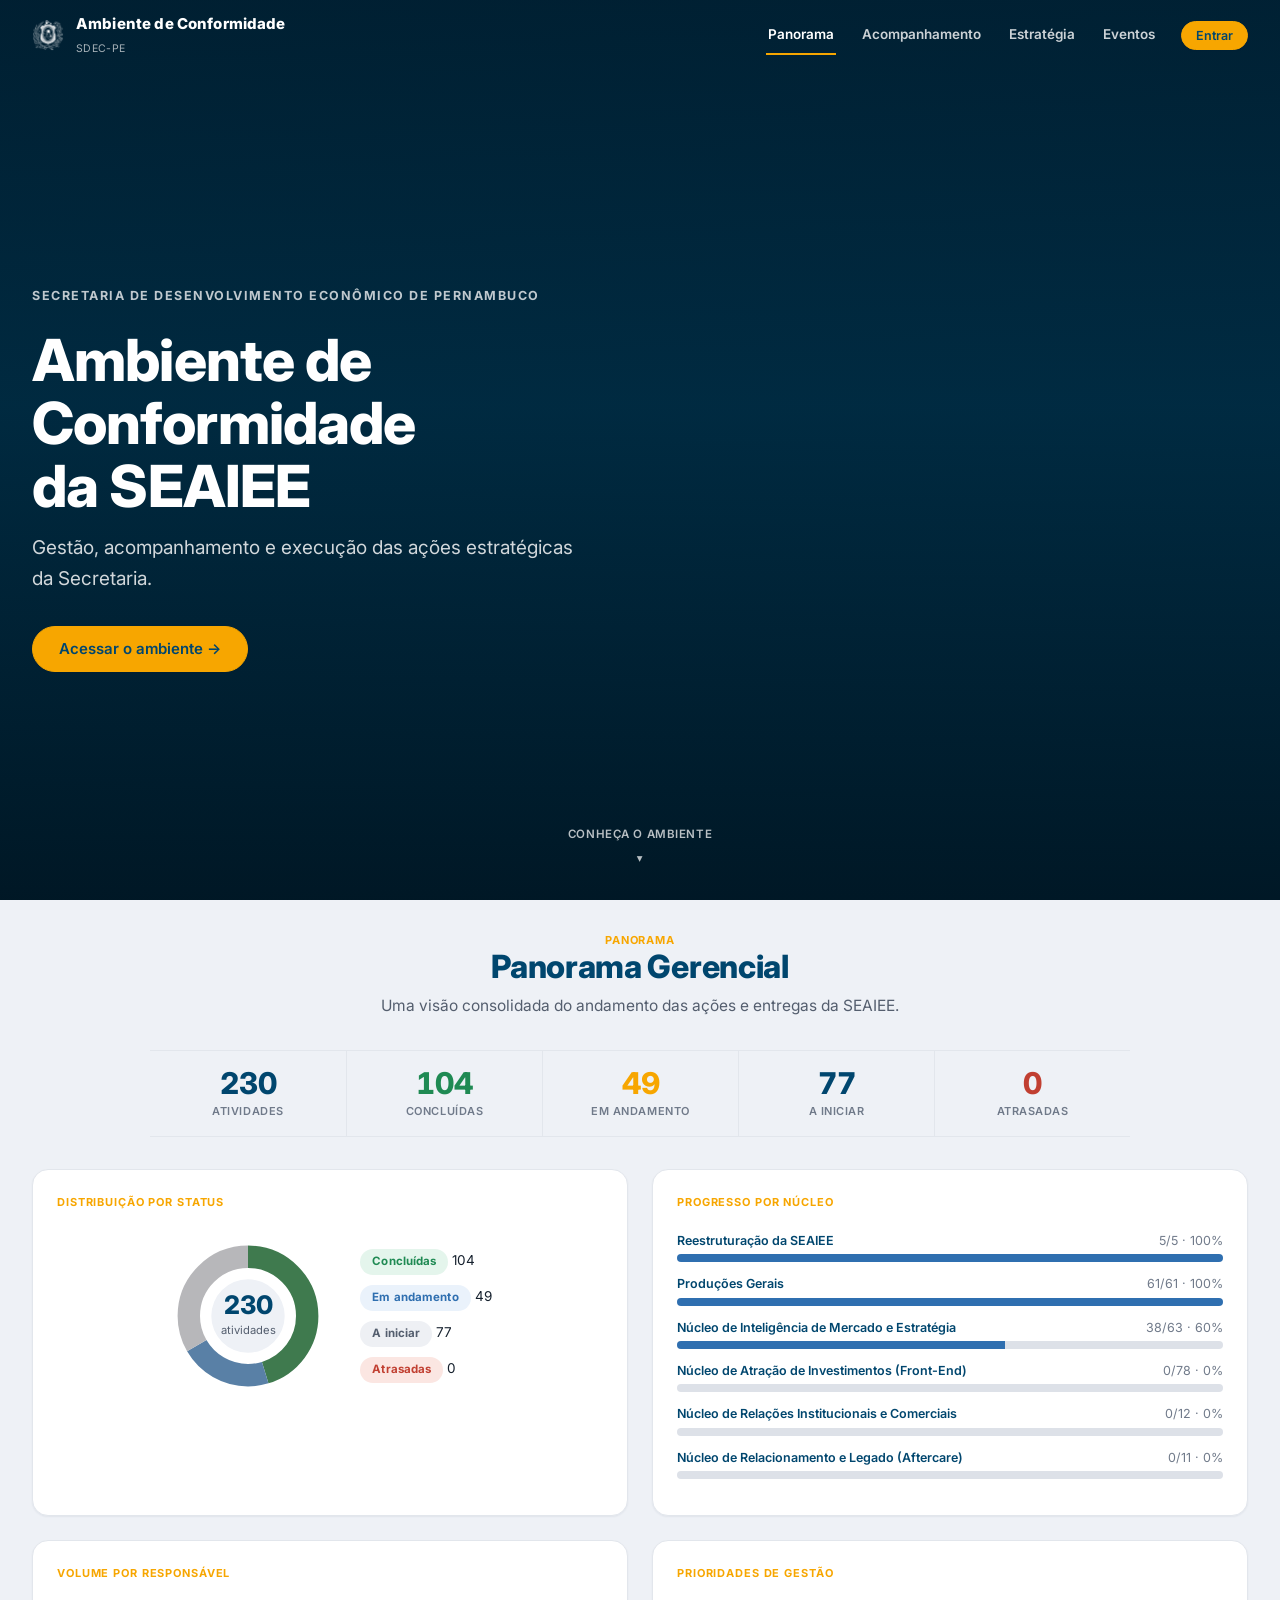
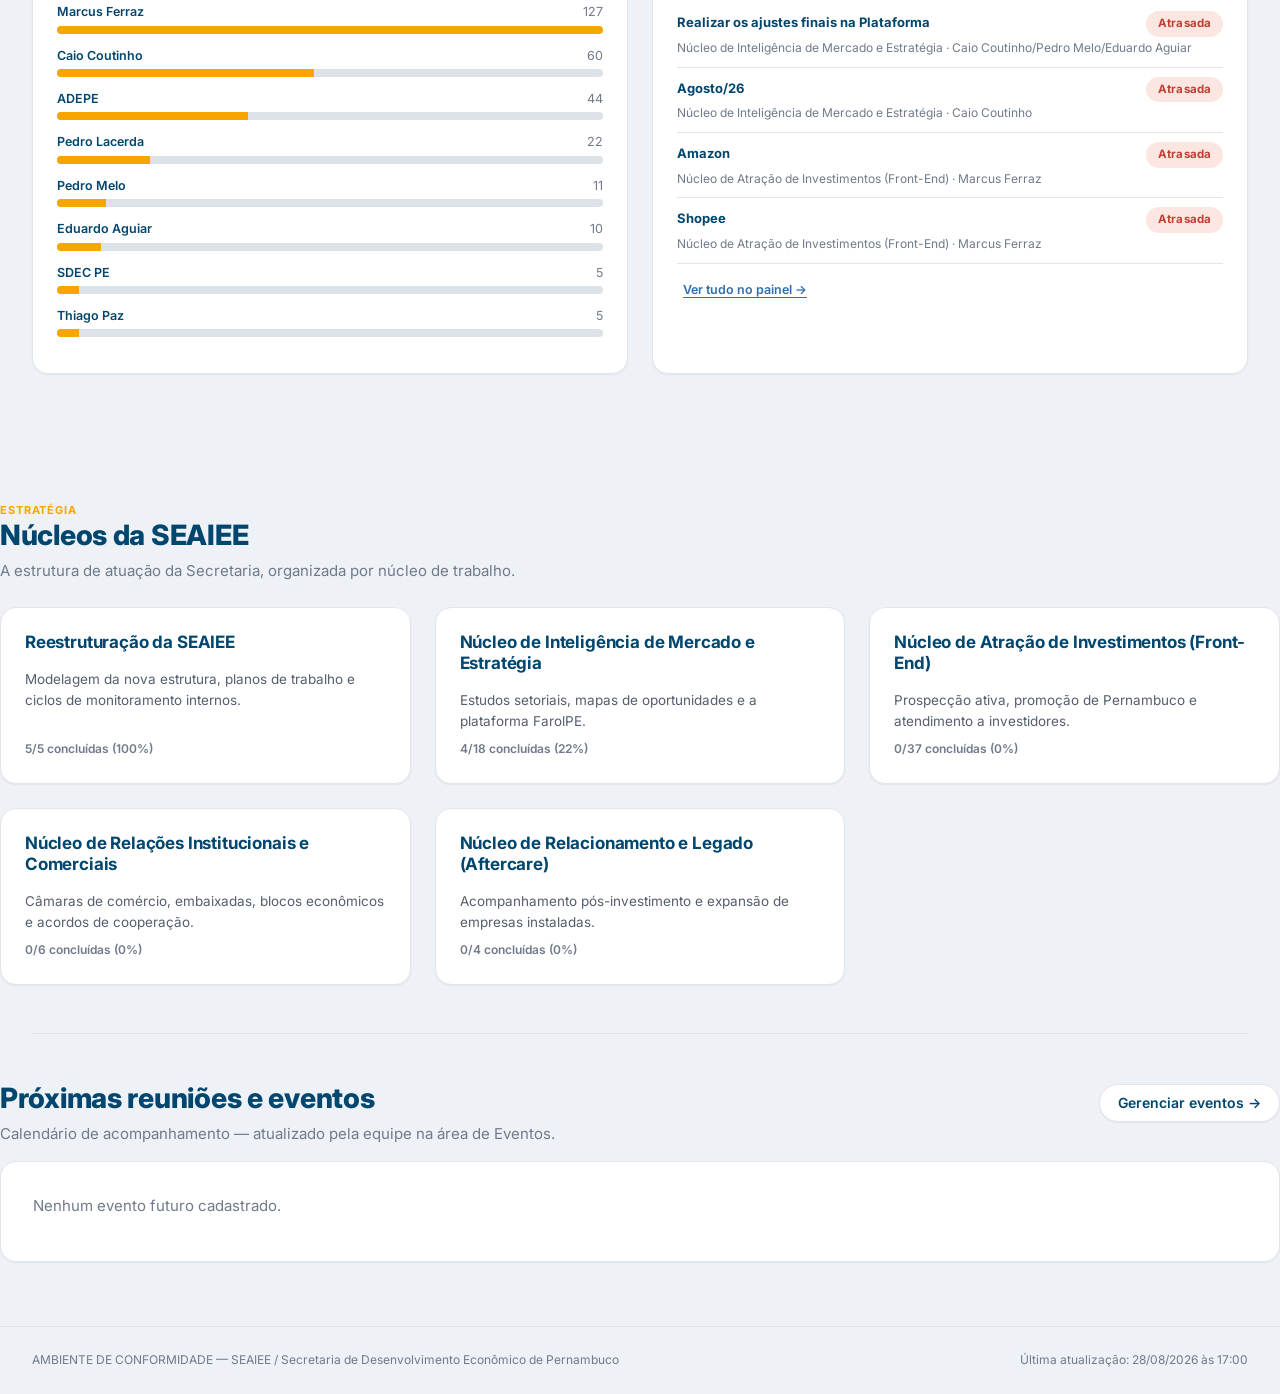
==== commit 2cd268aa: "Ajusta navegação, marca e datas dinâmicas da agenda na home - Extrai um ícone quadrado do brasão (as" ====
--- a/index.html
+++ b/index.html
@@ -11,7 +11,7 @@
 <header class="nav" id="site-nav"></header>
 
 <section class="hero-cover" id="heroCover">
-  <img class="hero-bg" src="assets/secretaria.jpg" alt="" onerror="this.style.display='none';document.getElementById('heroCover').classList.add('no-image');">
+  <img class="hero-bg" src="assets/suape.jpg" alt="" onerror="this.style.display='none';document.getElementById('heroCover').classList.add('no-image');">
   <div class="hero-scrim"></div>
   <div class="hero-cover-content">
     <span class="hero-eyebrow hero-anim d1">Secretaria de Desenvolvimento Econômico de Pernambuco</span>
@@ -190,7 +190,8 @@
 }
 
 function renderAgenda(list){
-  var meetings = list.filter(function(m){ var d=parseISODate(m.data); return d && d >= new Date(2026,7,28); })
+  var hoje = new Date(); hoje.setHours(0,0,0,0);
+  var meetings = list.filter(function(m){ var d=parseISODate(m.data); return d && d >= hoje; })
     .sort(function(a,b){ return parseISODate(a.data)-parseISODate(b.data); }).slice(0,8);
   var el = document.getElementById('agendaList');
   if(meetings.length===0){ el.innerHTML = '<p class="text-muted" style="padding:var(--space-4);">Nenhum evento futuro cadastrado.</p>'; return; }
--- a/assets/styles.css
+++ b/assets/styles.css
@@ -121,11 +121,11 @@
 .tag-bad  { background: var(--color-bad-bg); color: var(--color-bad); }
 
 /* — navigation — */
-.nav { display: flex; align-items: center; gap: var(--space-6); padding: var(--space-3) var(--space-8); background: var(--color-navy); position: sticky; top: 0; z-index: 100; box-shadow: var(--shadow-sm); transition: background .25s ease, box-shadow .25s ease; }
-@media (max-width: 900px) { .nav { padding: var(--space-3) var(--space-4); } }
-.nav-brand { display: flex; align-items: center; gap: var(--space-3); margin-right: auto; text-decoration: none; color: #fff; }
-.nav-brand img { height: 30px; width: auto; }
-.nav-brand .t1 { font-family: var(--font-heading); font-weight: 800; font-size: 15px; letter-spacing: .02em; line-height: 1; color: #fff; }
+.nav { display: flex; align-items: center; gap: var(--space-4); padding: var(--space-3) var(--space-8); background: var(--color-navy); position: sticky; top: 0; z-index: 100; box-shadow: var(--shadow-sm); transition: background .25s ease, box-shadow .25s ease; }
+@media (max-width: 900px) { .nav { padding: var(--space-3) var(--space-4); gap: var(--space-3); } }
+.nav-brand { display: flex; align-items: center; gap: var(--space-3); margin-right: auto; min-width: 0; text-decoration: none; color: #fff; }
+.nav-brand img { height: 32px; width: 32px; flex: none; }
+.nav-brand .t1 { font-family: var(--font-heading); font-weight: 800; font-size: 15px; letter-spacing: .01em; line-height: 1.2; color: #fff; white-space: nowrap; }
 .nav-brand .t2 { font-size: 10.5px; letter-spacing: .03em; color: rgba(255,255,255,.65); }
 .nav-links { display: flex; align-items: center; gap: var(--space-6); }
 .nav a.navlink { color: rgba(255,255,255,.8); text-decoration: none; font-size: 13.5px; font-weight: 600; padding: 8px 2px; border-bottom: 2px solid transparent; white-space: nowrap; }
@@ -138,24 +138,27 @@
 /* nav-overlay: variante transparente usada sobre a hero da home; vira sólida ao rolar */
 .nav-overlay { position: fixed; top: 0; left: 0; right: 0; background: transparent; box-shadow: none; }
 .nav-overlay.nav-solid { background: var(--color-navy); box-shadow: var(--shadow-sm); }
-.nav-overlay:not(.nav-solid) .nav-brand img { filter: brightness(0) invert(1); }
 
 /* hamburger (mobile) */
-.nav-burger { display: none; flex-direction: column; justify-content: center; gap: 4px; width: 34px; height: 34px; border: none; background: transparent; cursor: pointer; padding: 0; flex: none; }
+.nav-burger { display: none; flex-direction: column; justify-content: center; gap: 4px; width: 36px; height: 36px; border: none; background: transparent; cursor: pointer; padding: 0; flex: none; margin-left: var(--space-2); }
 .nav-burger span { display: block; height: 2px; width: 22px; background: #fff; border-radius: 2px; }
-@media (max-width: 760px) {
+@media (max-width: 900px) {
   .nav-burger { display: flex; }
   .nav-links {
     position: absolute; top: 100%; left: 0; right: 0; z-index: 1;
-    flex-direction: column; align-items: flex-start; gap: var(--space-3);
+    flex-direction: column; align-items: flex-start; gap: var(--space-1);
     background: var(--color-navy); padding: 0 var(--space-4);
     max-height: 0; overflow: hidden; box-shadow: var(--shadow-md);
     transition: max-height .25s ease, padding .25s ease;
   }
-  .nav.nav-open { position: relative; }
-  .nav.nav-open .nav-links { max-height: 60vh; padding: var(--space-2) var(--space-4) var(--space-4); overflow-y: auto; }
-  .nav a.navlink { padding: 6px 0; }
-  .nav-links .btn { width: 100%; }
+  .nav.nav-open .nav-links { max-height: 70vh; padding: var(--space-3) var(--space-4) var(--space-5); overflow-y: auto; }
+  .nav a.navlink { padding: 10px 0; width: 100%; }
+  .nav-links .btn { width: 100%; margin-top: var(--space-2); }
+}
+@media (max-width: 400px) {
+  .nav-brand .t1 { font-size: 13px; }
+  .nav-brand .t2 { font-size: 9.5px; }
+  .nav-brand img { height: 28px; width: 28px; }
 }
 
 /* — tables — */
@@ -176,13 +179,14 @@
 .kpi.good .n { color: var(--color-good); } .kpi.warn .n { color: var(--color-gold); } .kpi.bad .n { color: var(--color-bad); }
 
 /* — hero institucional (full-bleed, 100vh) — */
-.hero-cover { position: relative; min-height: 100vh; display: flex; flex-direction: column; align-items: center; justify-content: center;
-  overflow: hidden; background: linear-gradient(160deg, var(--color-navy-2), var(--color-navy)); text-align: center; }
+.hero-cover { position: relative; min-height: 100vh; display: flex; flex-direction: column; align-items: flex-start; justify-content: center;
+  overflow: hidden; background: linear-gradient(160deg, var(--color-navy-2), var(--color-navy)); text-align: left; }
 .hero-cover .hero-bg { position: absolute; inset: 0; width: 100%; height: 100%; object-fit: cover; z-index: 0; }
 .hero-cover.no-image .hero-bg { display: none; }
 .hero-cover .hero-scrim { position: absolute; inset: 0; z-index: 1;
   background: linear-gradient(180deg, rgba(0,25,40,.78) 0%, rgba(0,38,58,.82) 45%, rgba(0,20,32,.92) 100%); }
-.hero-cover-content { position: relative; z-index: 2; max-width: 760px; padding: var(--space-8) var(--space-6); display: flex; flex-direction: column; align-items: center; }
+.hero-cover-content { position: relative; z-index: 2; max-width: 720px; padding: var(--space-8); padding-top: 90px; display: flex; flex-direction: column; align-items: flex-start; }
+@media (max-width: 900px) { .hero-cover-content { padding-left: var(--space-4); padding-right: var(--space-4); } }
 .hero-eyebrow { color: rgba(255,255,255,.75); font-size: 12.5px; font-weight: 700; letter-spacing: .12em; text-transform: uppercase; margin-bottom: var(--space-6); }
 .hero-cover h1 { color: #fff; font-size: 58px; line-height: 1.08; margin: 0 0 var(--space-4); letter-spacing: -0.015em; }
 .hero-cover h1 span { display: block; }
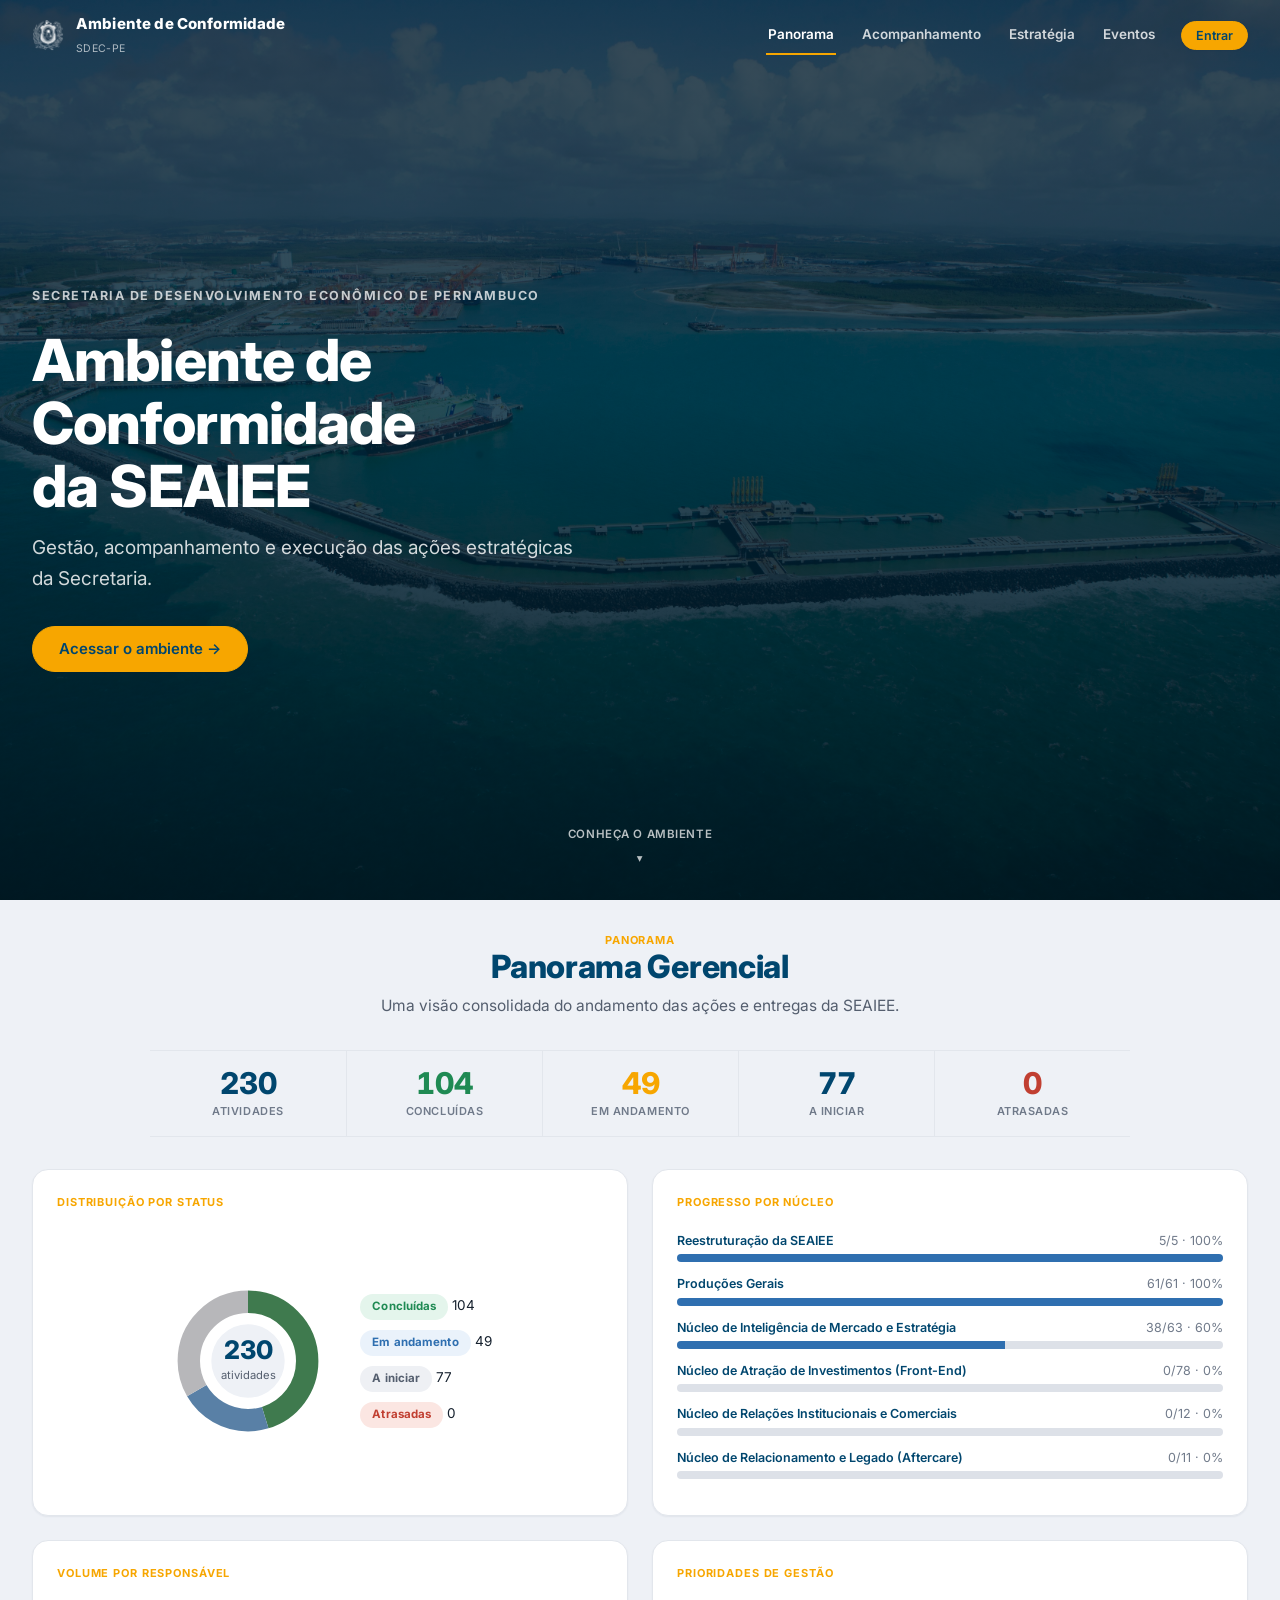
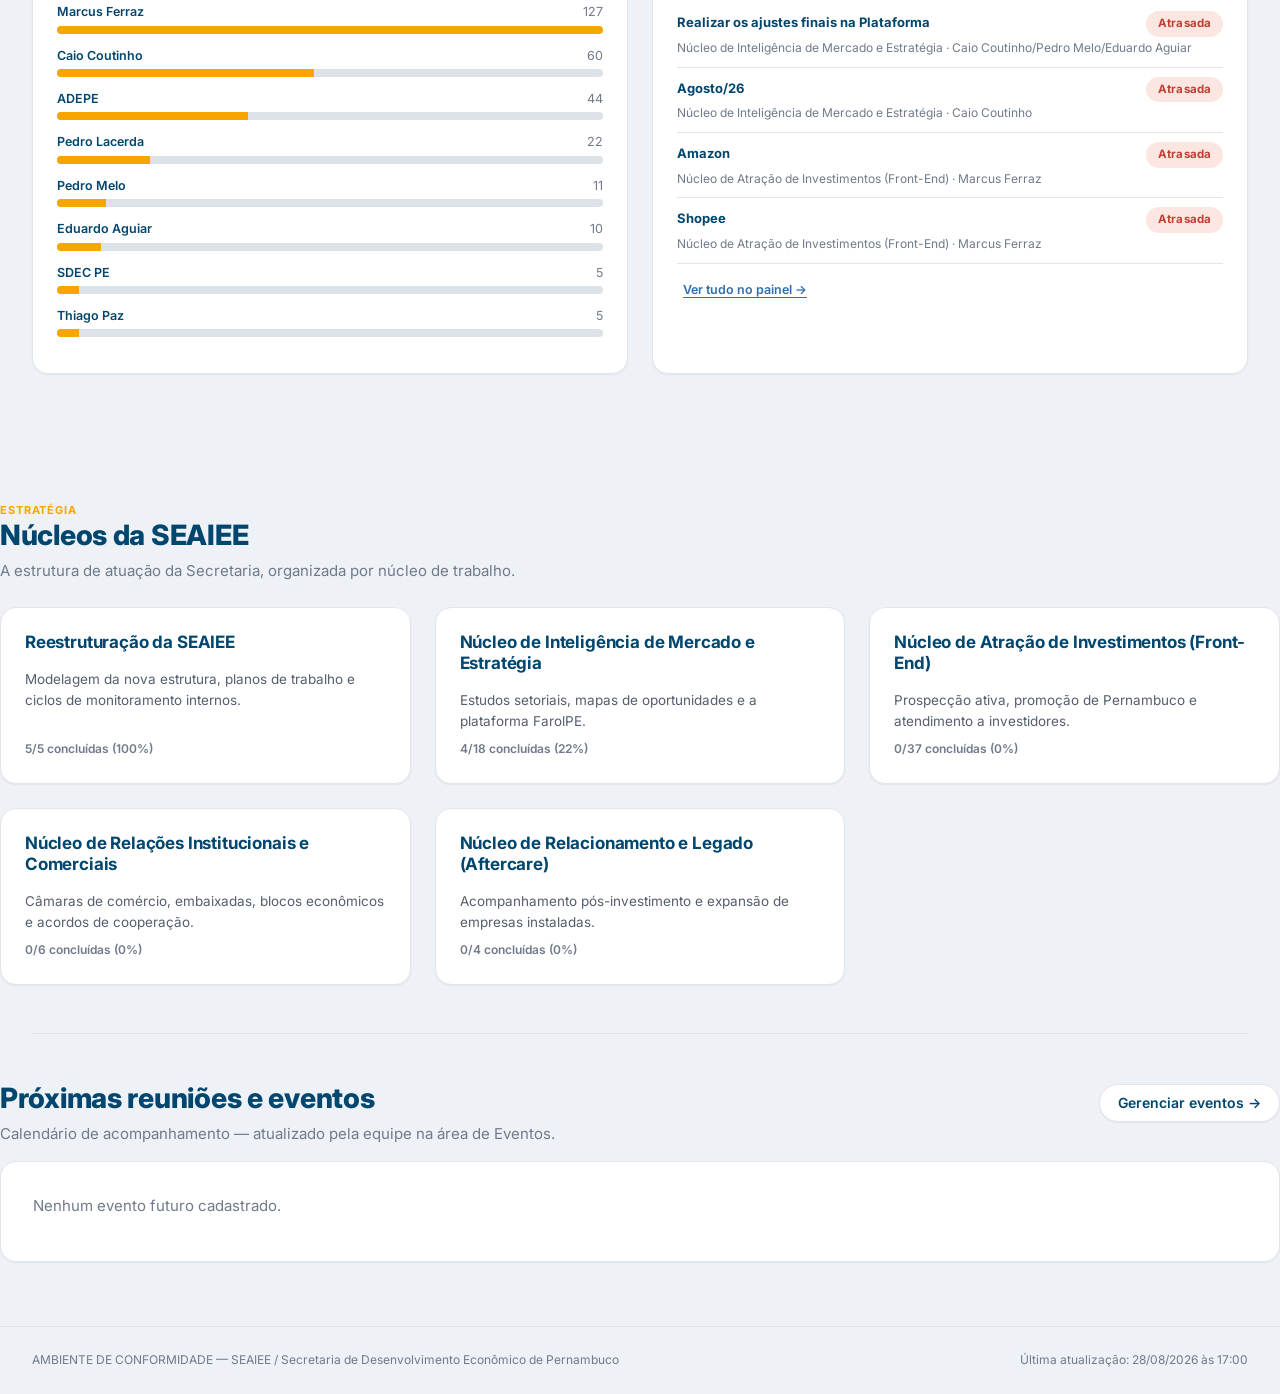
==== commit 306de0fe: "Corrige centralização do donut e aperta o respiro lateral no mobile - #donutWrap ganha flex:1 para c" ====
--- a/index.html
+++ b/index.html
@@ -37,7 +37,7 @@
     <div class="panorama-grid">
       <div class="card panorama-panel reveal">
         <div class="card-kicker">Distribuição por status</div>
-        <div id="donutWrap" style="display:flex;align-items:center;justify-content:center;gap:var(--space-8);flex-wrap:wrap;min-height:170px;"></div>
+        <div id="donutWrap" style="flex:1;display:flex;align-items:center;justify-content:center;gap:var(--space-8);flex-wrap:wrap;min-height:170px;"></div>
       </div>
       <div class="card panorama-panel reveal">
         <div class="card-kicker">Progresso por núcleo</div>
--- a/assets/styles.css
+++ b/assets/styles.css
@@ -53,7 +53,7 @@
 :focus { outline: none; }
 :focus-visible { outline: 2px solid var(--color-accent); outline-offset: 2px; }
 .wrap { max-width: 1480px; margin: 0 auto; padding-left: var(--space-8); padding-right: var(--space-8); }
-@media (max-width: 900px) { .wrap { padding-left: var(--space-4); padding-right: var(--space-4); } }
+@media (max-width: 900px) { .wrap { padding-left: var(--space-6); padding-right: var(--space-6); } }
 .hr { height: 1px; border: 0; margin: var(--space-4) 0; background: var(--color-divider); }
 .hidden { display: none !important; }
 
@@ -186,7 +186,7 @@
 .hero-cover .hero-scrim { position: absolute; inset: 0; z-index: 1;
   background: linear-gradient(180deg, rgba(0,25,40,.78) 0%, rgba(0,38,58,.82) 45%, rgba(0,20,32,.92) 100%); }
 .hero-cover-content { position: relative; z-index: 2; max-width: 720px; padding: var(--space-8); padding-top: 90px; display: flex; flex-direction: column; align-items: flex-start; }
-@media (max-width: 900px) { .hero-cover-content { padding-left: var(--space-4); padding-right: var(--space-4); } }
+@media (max-width: 900px) { .hero-cover-content { padding-left: var(--space-6); padding-right: var(--space-6); } }
 .hero-eyebrow { color: rgba(255,255,255,.75); font-size: 12.5px; font-weight: 700; letter-spacing: .12em; text-transform: uppercase; margin-bottom: var(--space-6); }
 .hero-cover h1 { color: #fff; font-size: 58px; line-height: 1.08; margin: 0 0 var(--space-4); letter-spacing: -0.015em; }
 .hero-cover h1 span { display: block; }
@@ -214,7 +214,7 @@
 @media (max-width: 760px) {
   .hero-cover h1 { font-size: 36px; }
   .hero-cover p.lede { font-size: 16px; }
-  .hero-cover-content { padding: var(--space-6) var(--space-4); }
+  .hero-cover-content { padding-top: var(--space-6); padding-bottom: var(--space-6); }
 }
 @media (max-width: 420px) {
   .hero-cover h1 { font-size: 30px; }
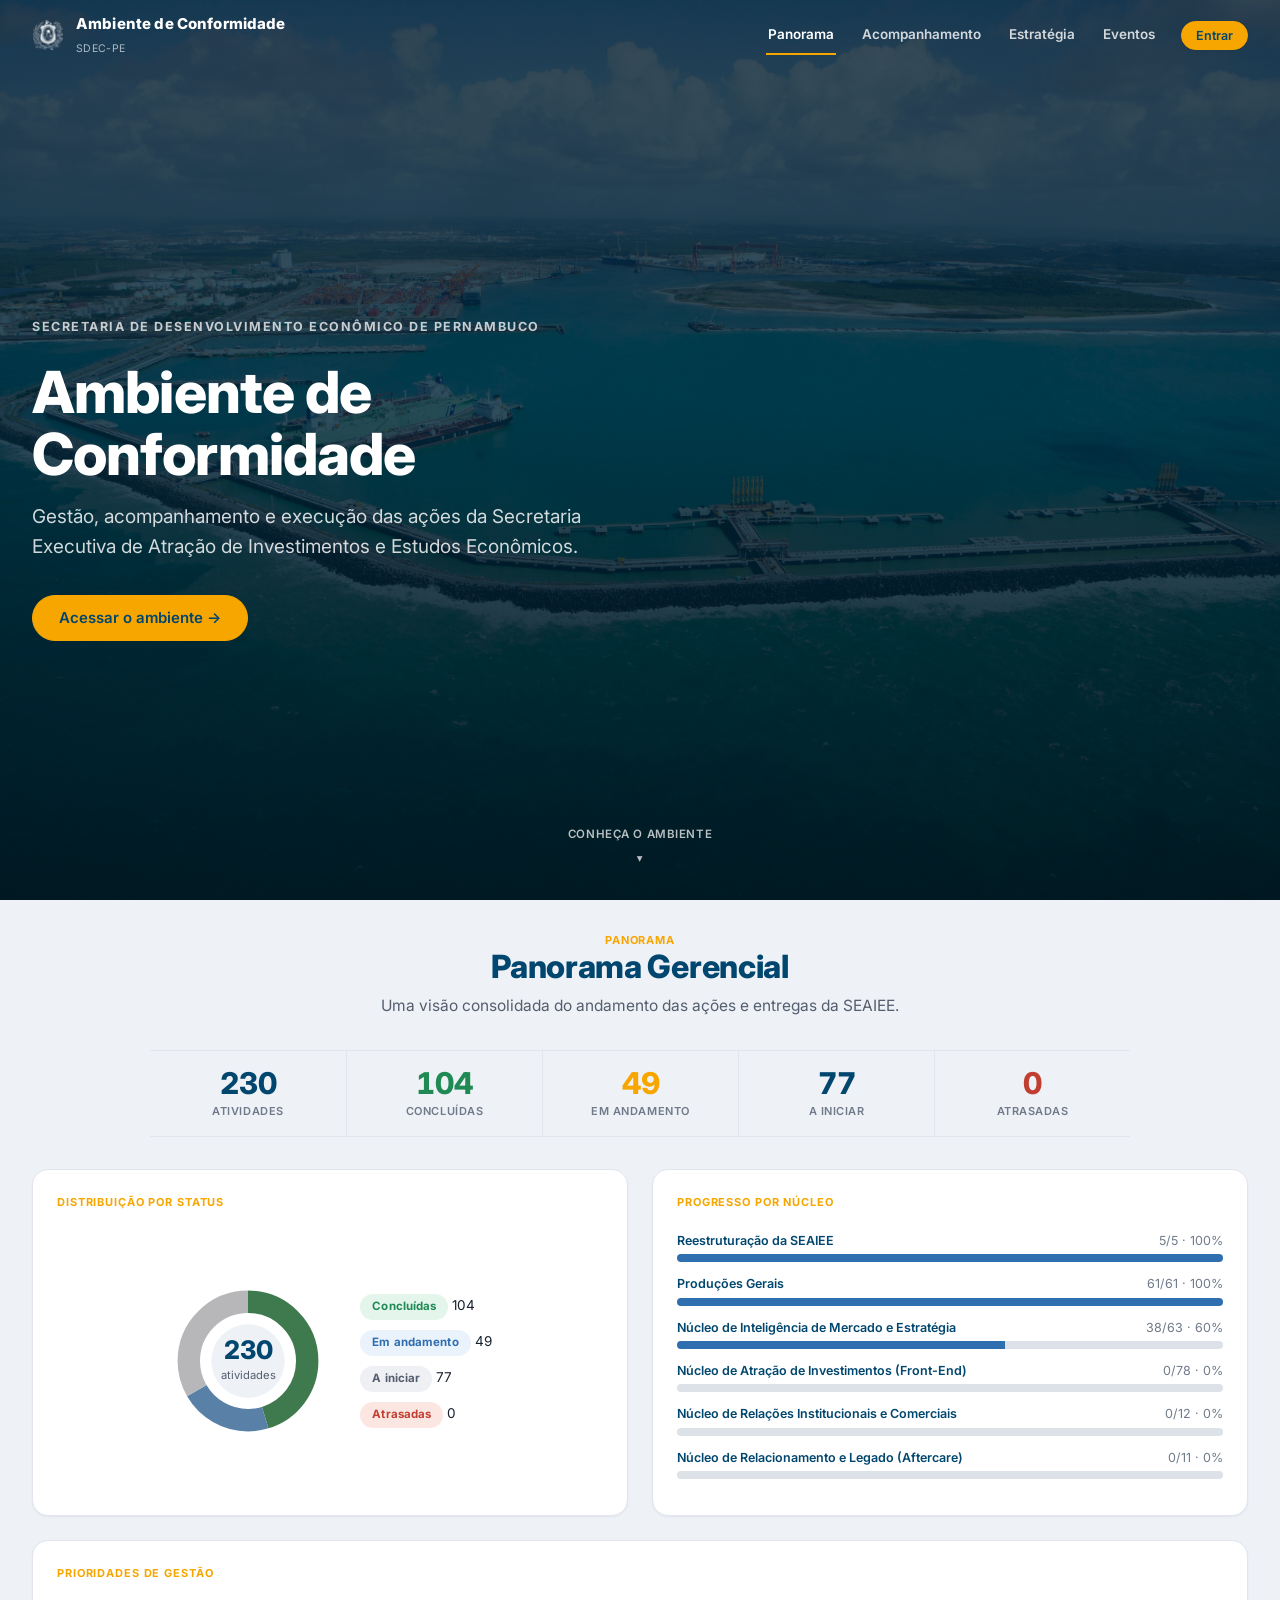
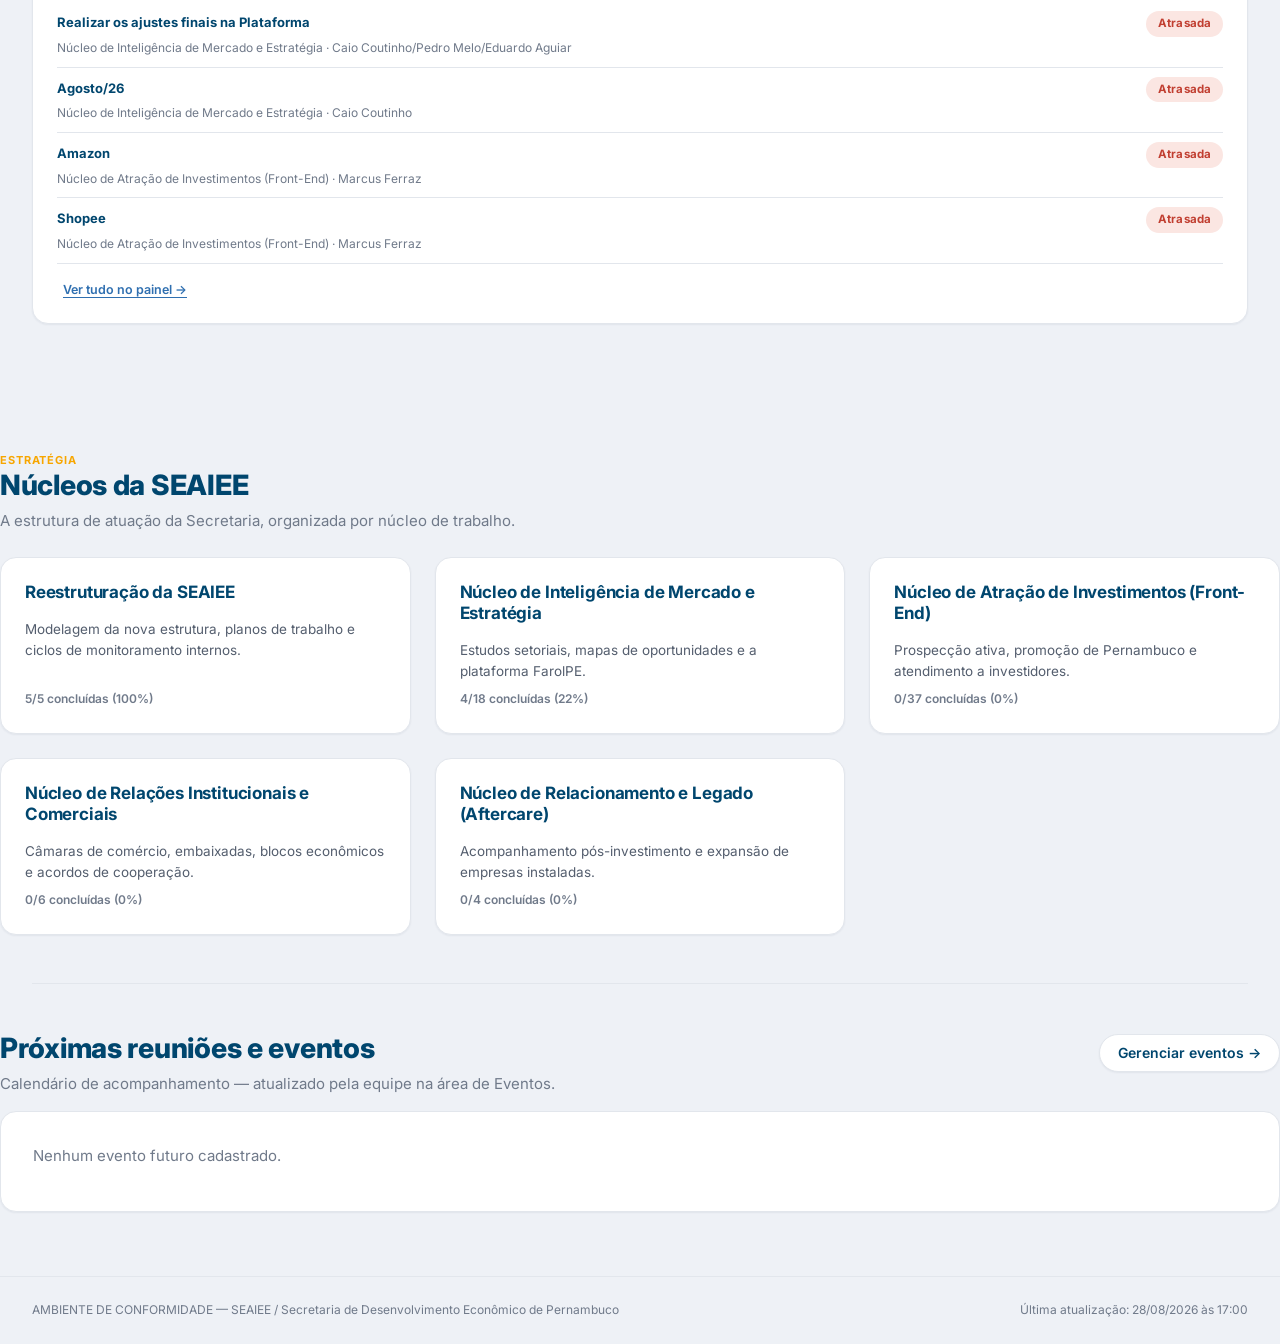
==== commit 5f28f99f: "Ajustes finos de home, navegação e cache - Hero da home: título vira só "Ambiente de Conformidade" (" ====
--- a/index.html
+++ b/index.html
@@ -4,7 +4,7 @@
 <meta charset="UTF-8">
 <meta name="viewport" content="width=device-width, initial-scale=1.0">
 <title>Ambiente de Conformidade — SEAIEE / SDEC-PE</title>
-<link rel="stylesheet" href="assets/styles.css">
+<link rel="stylesheet" href="assets/styles.css?v=4">
 </head>
 <body>
 
@@ -15,8 +15,8 @@
   <div class="hero-scrim"></div>
   <div class="hero-cover-content">
     <span class="hero-eyebrow hero-anim d1">Secretaria de Desenvolvimento Econômico de Pernambuco</span>
-    <h1 class="hero-anim d2"><span>Ambiente de Conformidade</span><span>da SEAIEE</span></h1>
-    <p class="lede hero-anim d3">Gestão, acompanhamento e execução das ações estratégicas da Secretaria.</p>
+    <h1 class="hero-anim d2"><span>Ambiente de Conformidade</span></h1>
+    <p class="lede hero-anim d3">Gestão, acompanhamento e execução das ações da Secretaria Executiva de Atração de Investimentos e Estudos Econômicos.</p>
     <div class="hero-anim d4">
       <a href="painel.html" class="btn hero-cta">Acessar o ambiente →</a>
     </div>
@@ -43,11 +43,7 @@
         <div class="card-kicker">Progresso por núcleo</div>
         <div id="nucleoBars"></div>
       </div>
-      <div class="card panorama-panel reveal">
-        <div class="card-kicker">Volume por responsável</div>
-        <div id="respBars"></div>
-      </div>
-      <div class="card panorama-panel reveal">
+      <div class="card panorama-panel panorama-panel-wide reveal">
         <div class="card-kicker">Prioridades de gestão</div>
         <div id="prioridadesList"></div>
         <a href="painel.html" class="btn-ghost" style="font-size:12.5px;font-weight:600;margin-top:var(--space-2);display:inline-block;">Ver tudo no painel →</a>
@@ -83,9 +79,9 @@
 <footer class="site-foot" id="site-foot"></footer>
 <div class="toast" id="toast"></div>
 
-<script src="assets/data.js"></script>
-<script src="assets/data-producao.js"></script>
-<script src="assets/common.js"></script>
+<script src="assets/data.js?v=4"></script>
+<script src="assets/data-producao.js?v=4"></script>
+<script src="assets/common.js?v=4"></script>
 <script>
 renderNav('panorama', {overlay:true});
 renderFooter();
@@ -135,22 +131,6 @@
       + '<div style="background:var(--color-neutral-300);height:8px;border-radius:4px;overflow:hidden;"><div class="bar-fill" data-target="'+n.pct+'"></div></div>'
       + '</div>';
   }).join('');
-}
-
-function renderResponsavelBars(){
-  var rows = collectAllRows();
-  var list = computeByResponsavel(rows).slice(0,8);
-  var max = list.length ? list[0].n : 1;
-  document.getElementById('respBars').innerHTML = list.length ? list.map(function(r){
-    var pct = max ? Math.round(r.n/max*100) : 0;
-    return '<div style="margin-bottom:12px;">'
-      + '<div style="display:flex;justify-content:space-between;gap:8px;font-size:12.5px;margin-bottom:4px;">'
-      +   '<span style="color:var(--color-navy);font-weight:600;">'+esc(r.nome)+'</span>'
-      +   '<span style="color:var(--color-neutral-600);flex:none;">'+r.n+'</span>'
-      + '</div>'
-      + '<div style="background:var(--color-neutral-300);height:8px;border-radius:4px;overflow:hidden;"><div class="bar-fill gold" data-target="'+pct+'"></div></div>'
-      + '</div>';
-  }).join('') : '<p class="text-muted" style="margin:0;">Sem dados de responsáveis.</p>';
 }
 
 function renderPrioridades(){
@@ -240,7 +220,6 @@
   renderStatStrip();
   renderStatusDonut();
   renderNucleoBars();
-  renderResponsavelBars();
   renderPrioridades();
   renderNucleoCards();
   setupReveal();
--- a/assets/styles.css
+++ b/assets/styles.css
@@ -246,6 +246,7 @@
 @media (max-width: 900px) { .panorama-grid { grid-template-columns: 1fr; } }
 .panorama-panel { padding: var(--space-6); }
 .panorama-panel .card-kicker { margin-bottom: var(--space-3); }
+.panorama-panel-wide { grid-column: 1 / -1; }
 
 .bar-fill { height: 100%; width: 0; background: var(--color-accent); transition: width 1s cubic-bezier(.2,.7,.2,1); }
 .bar-fill.gold { background: var(--color-gold); }
